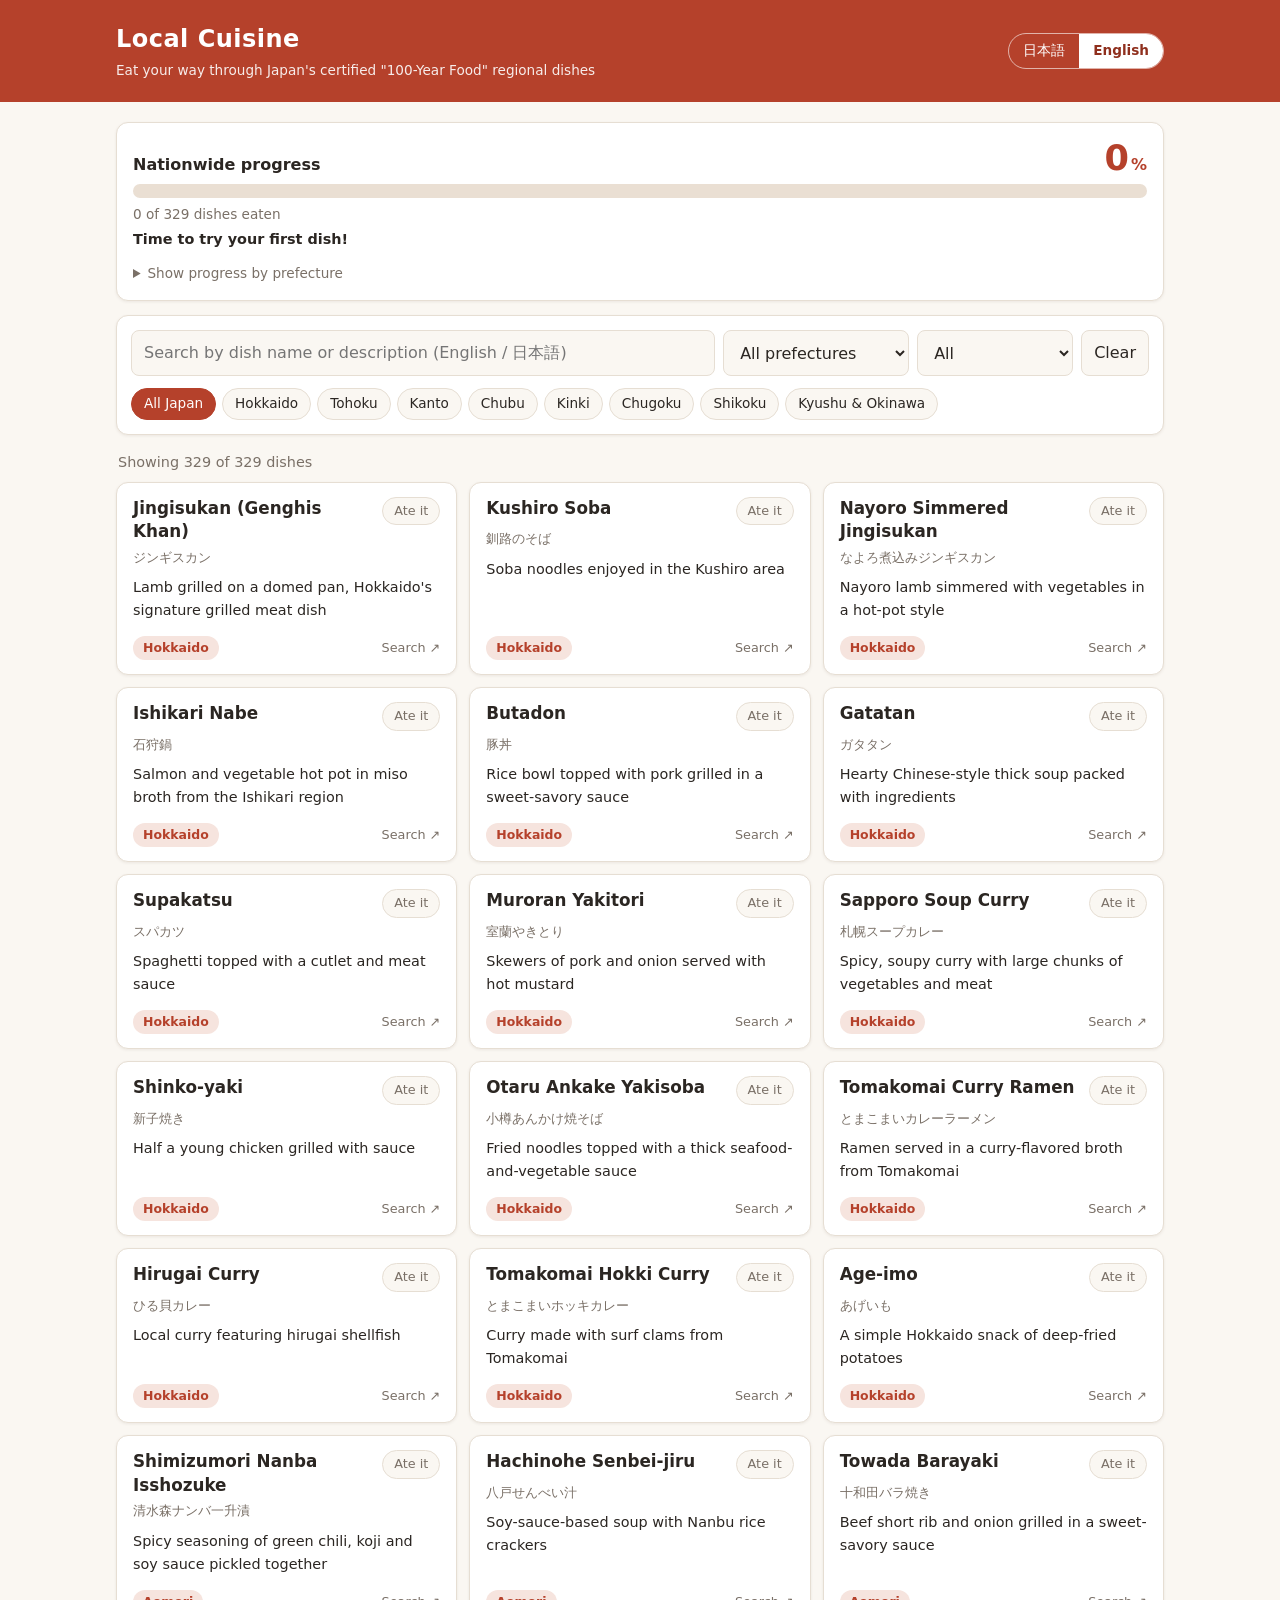
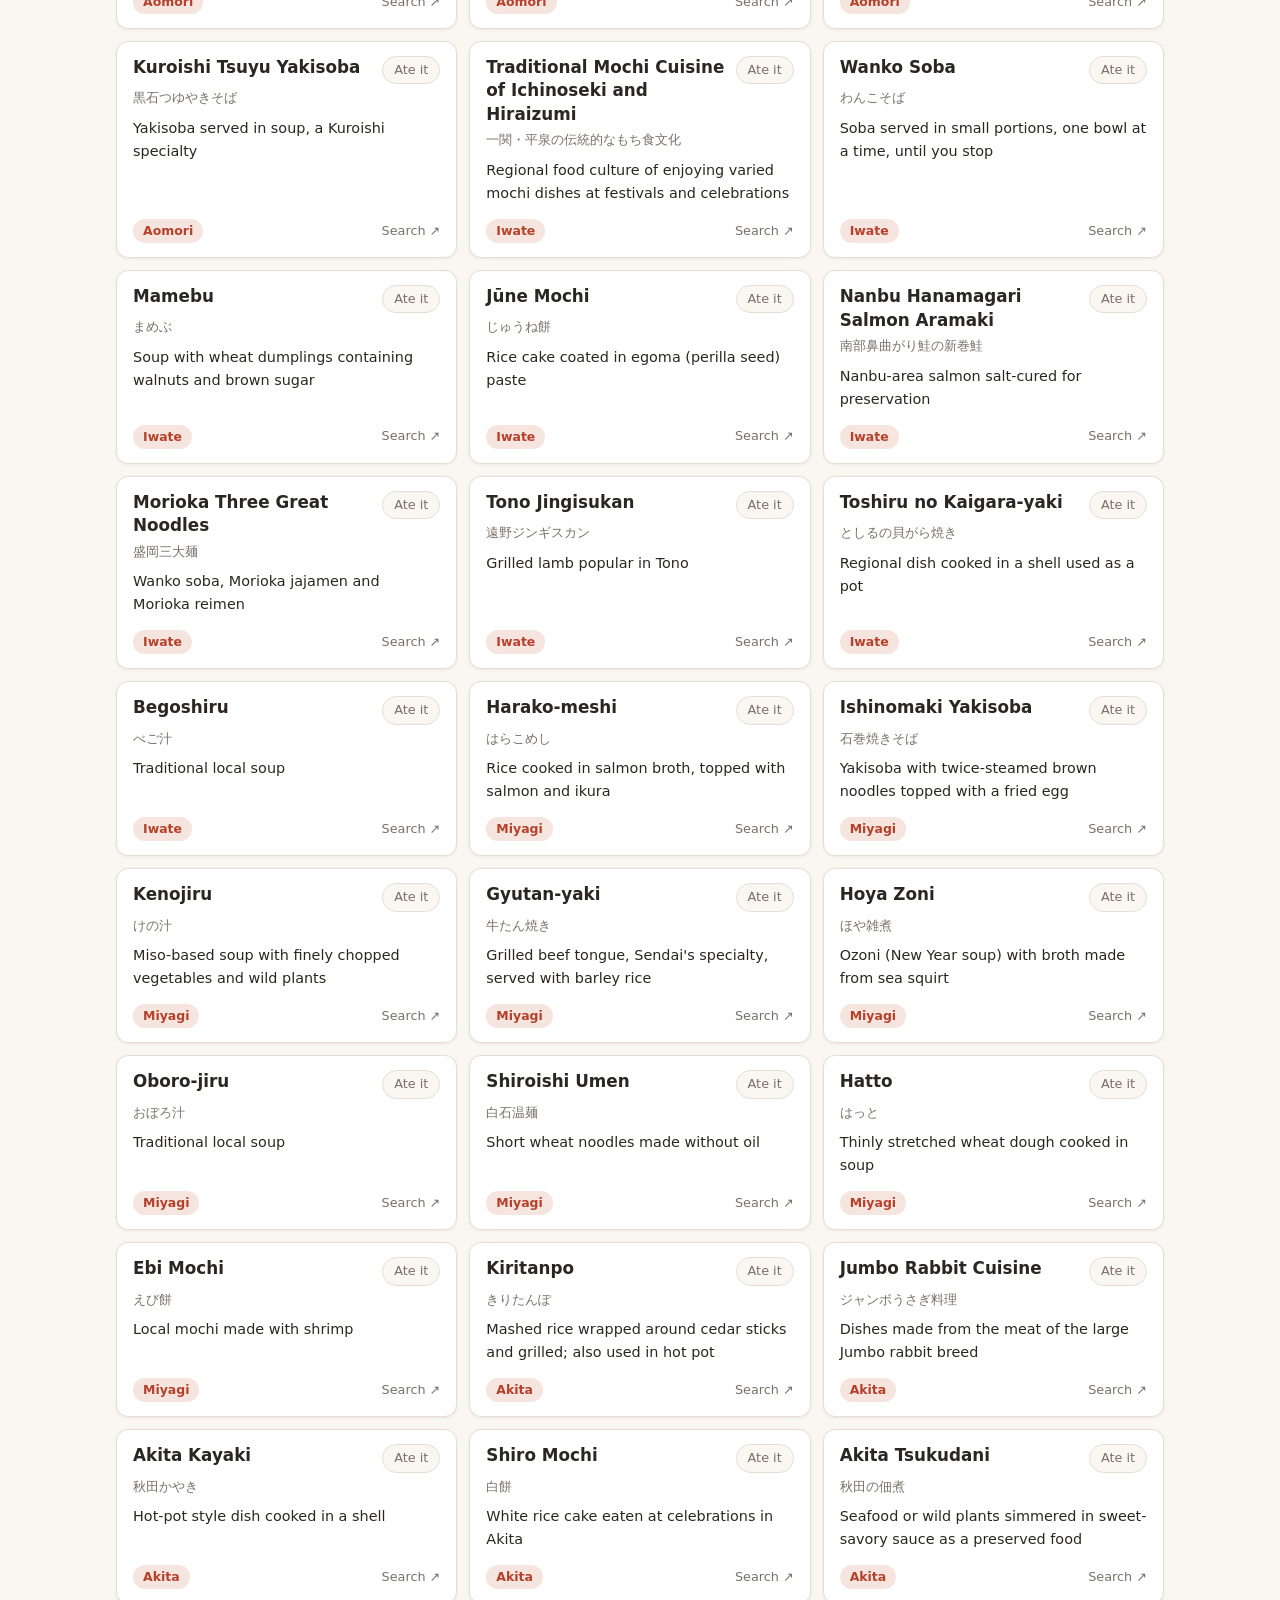
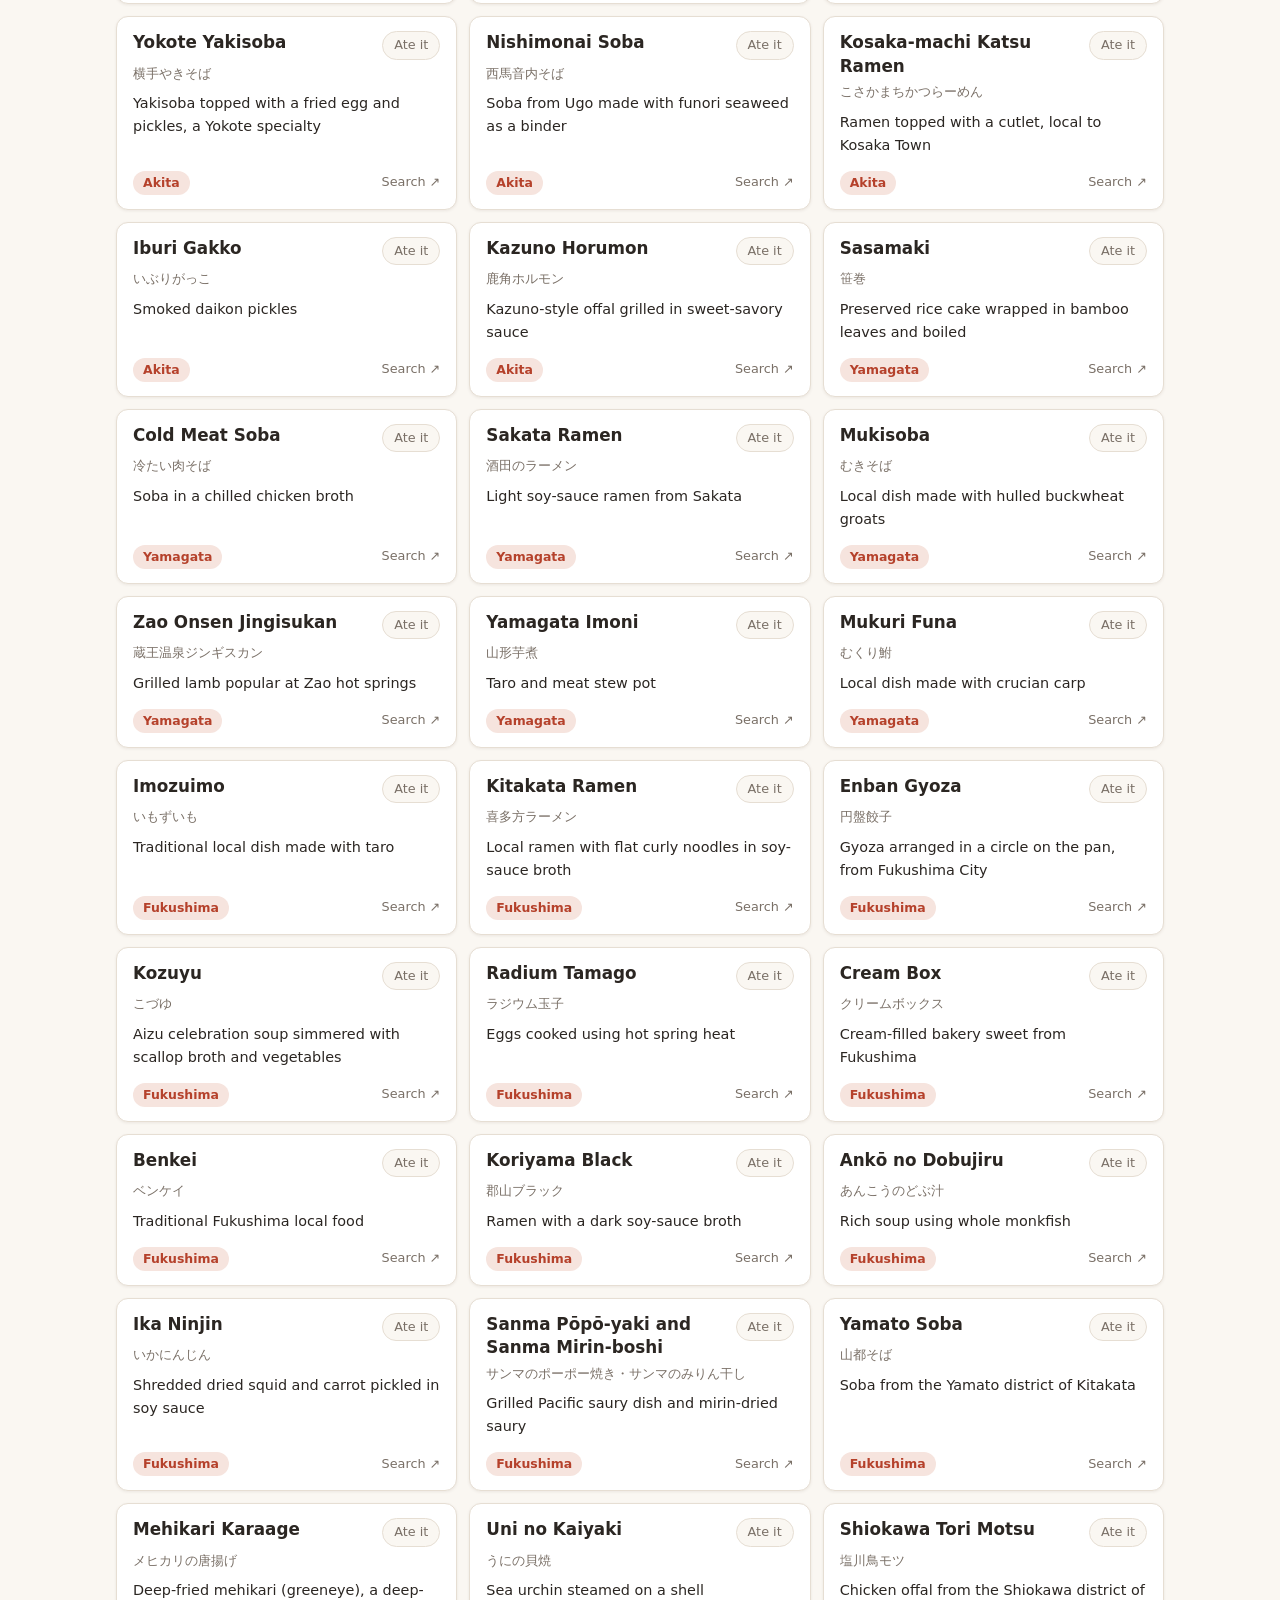
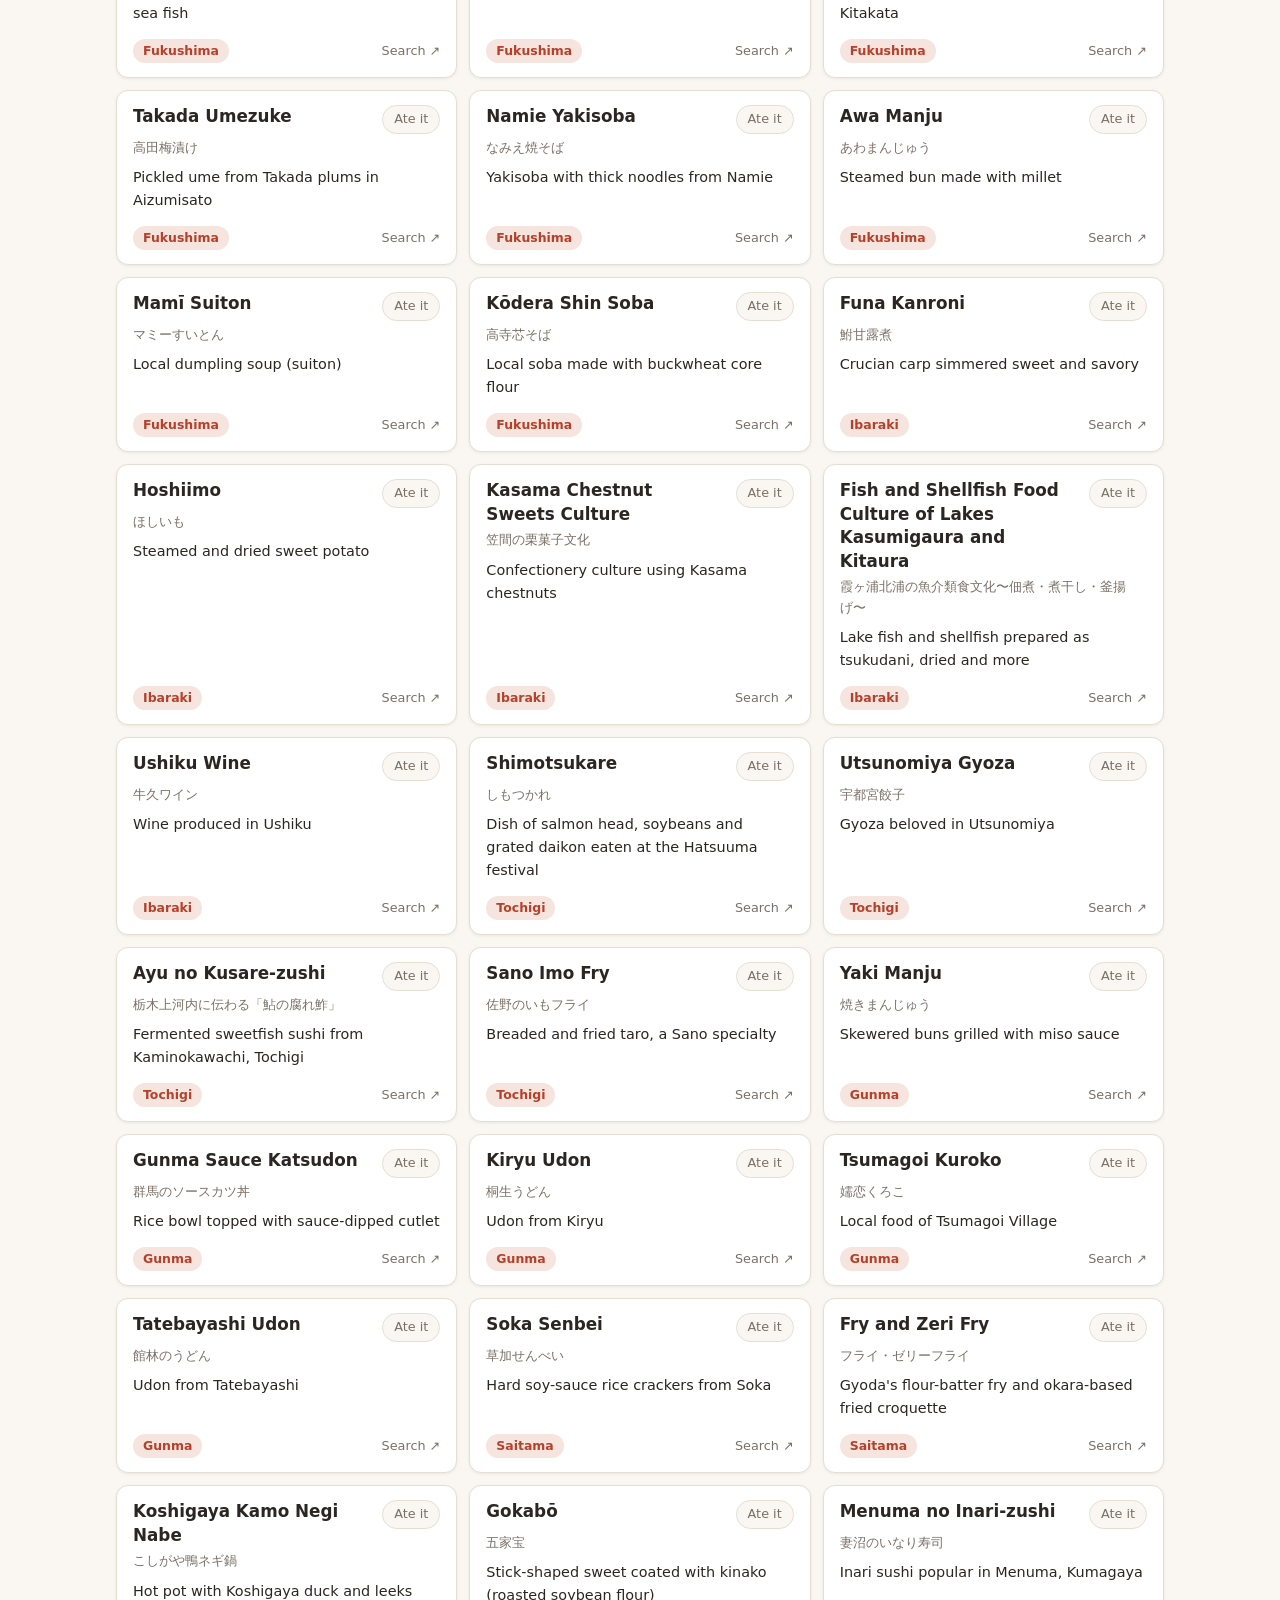
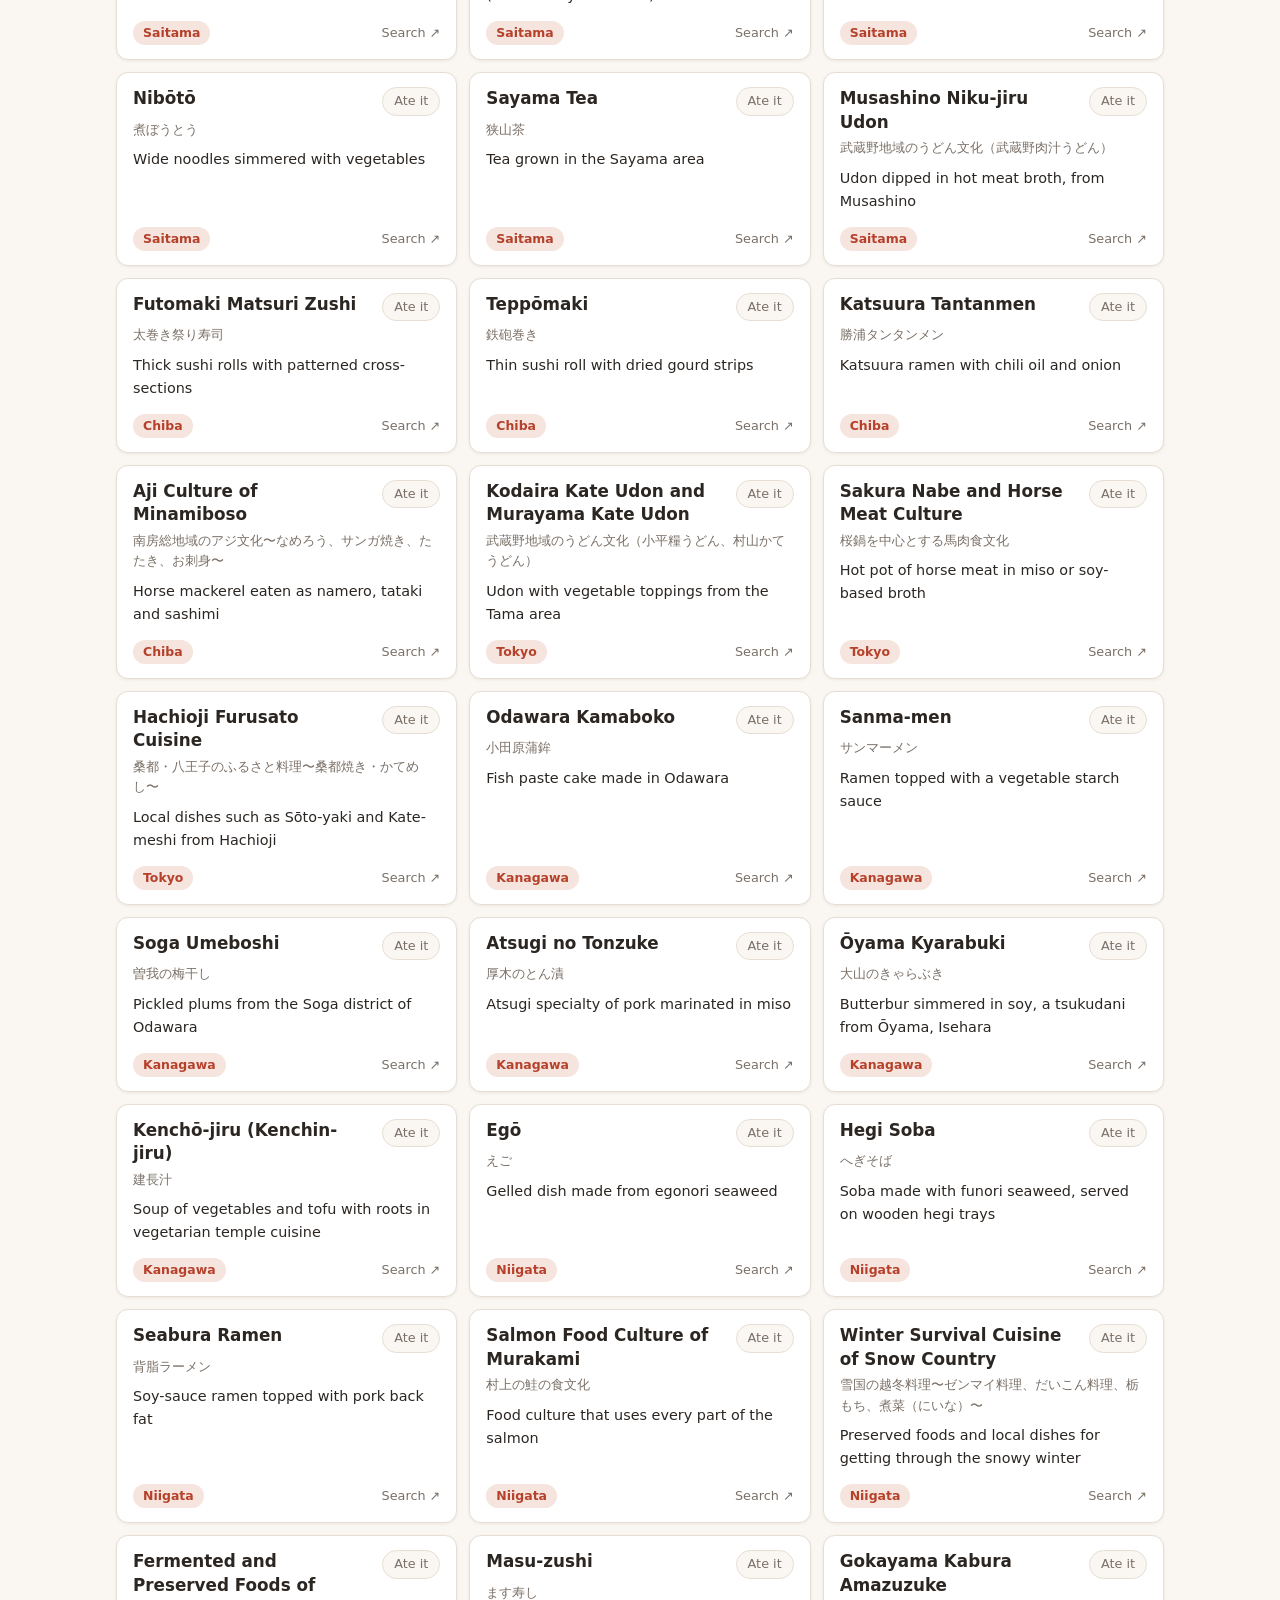
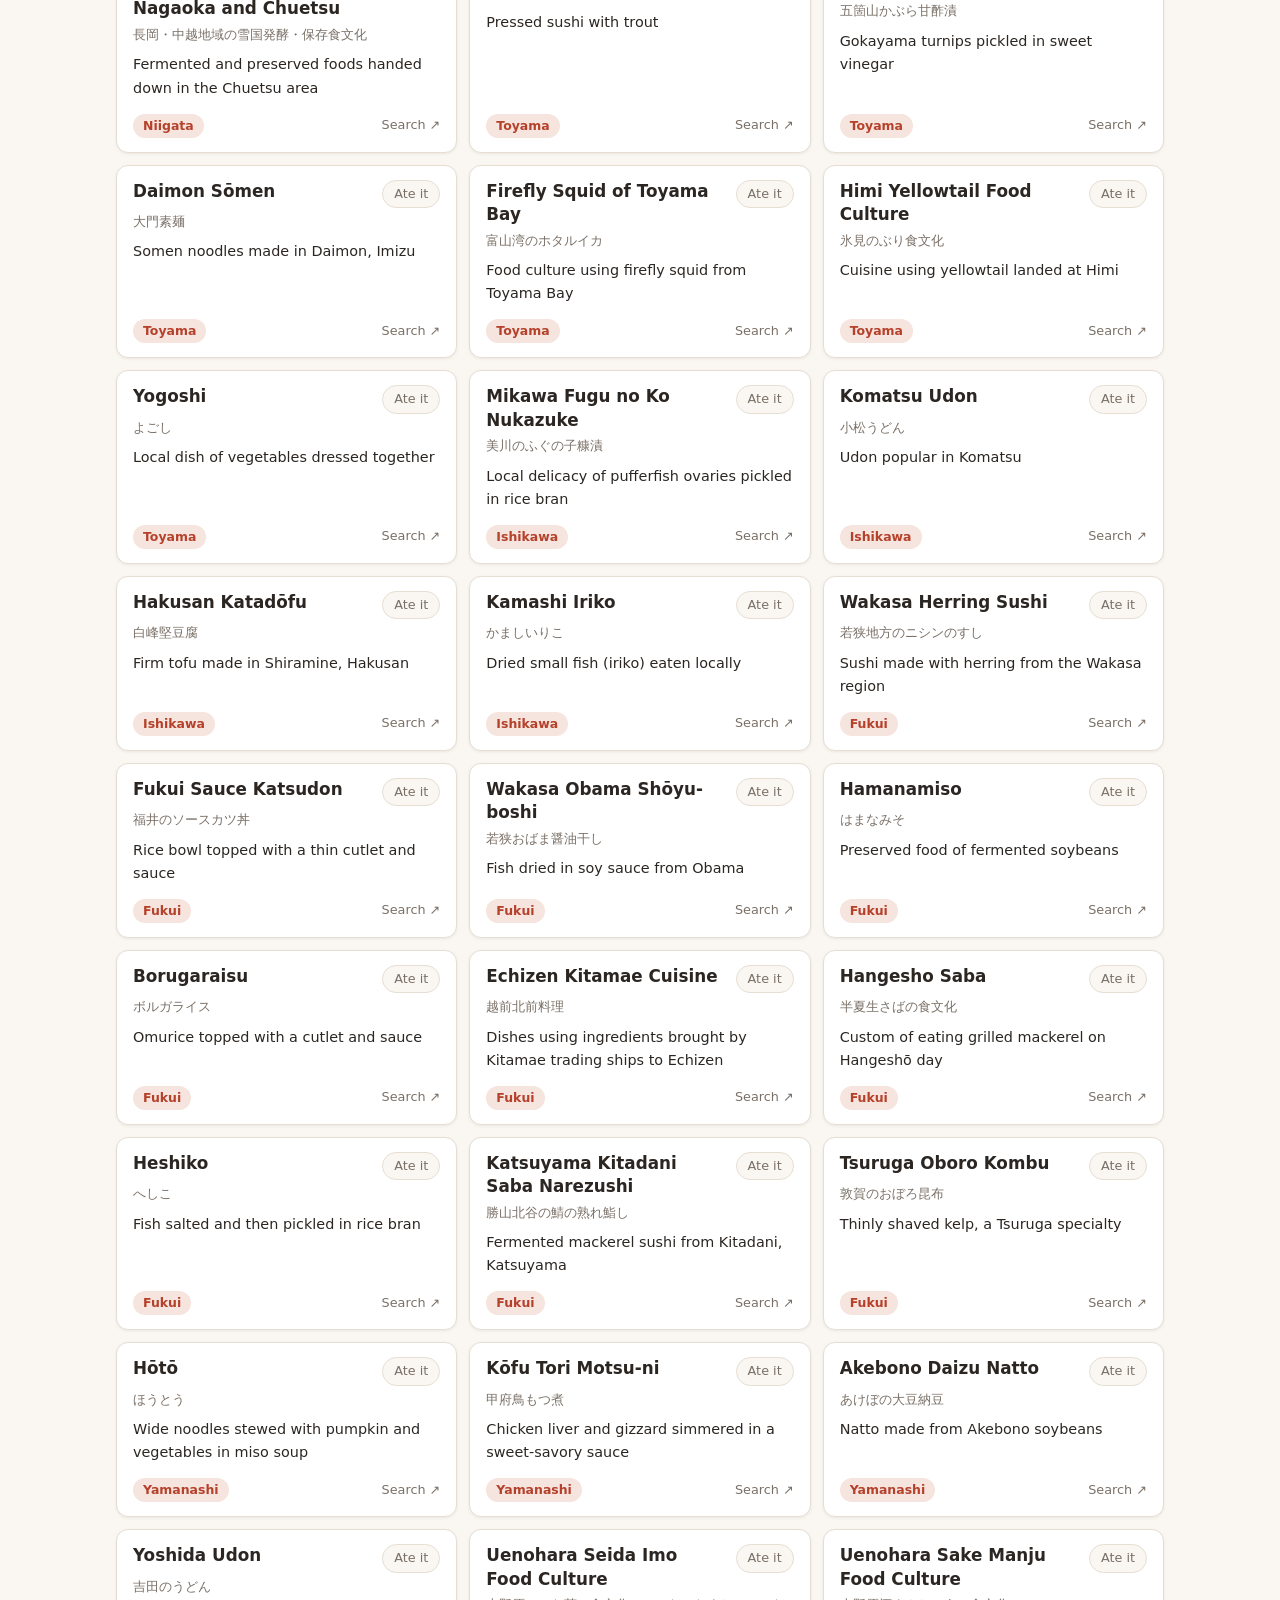
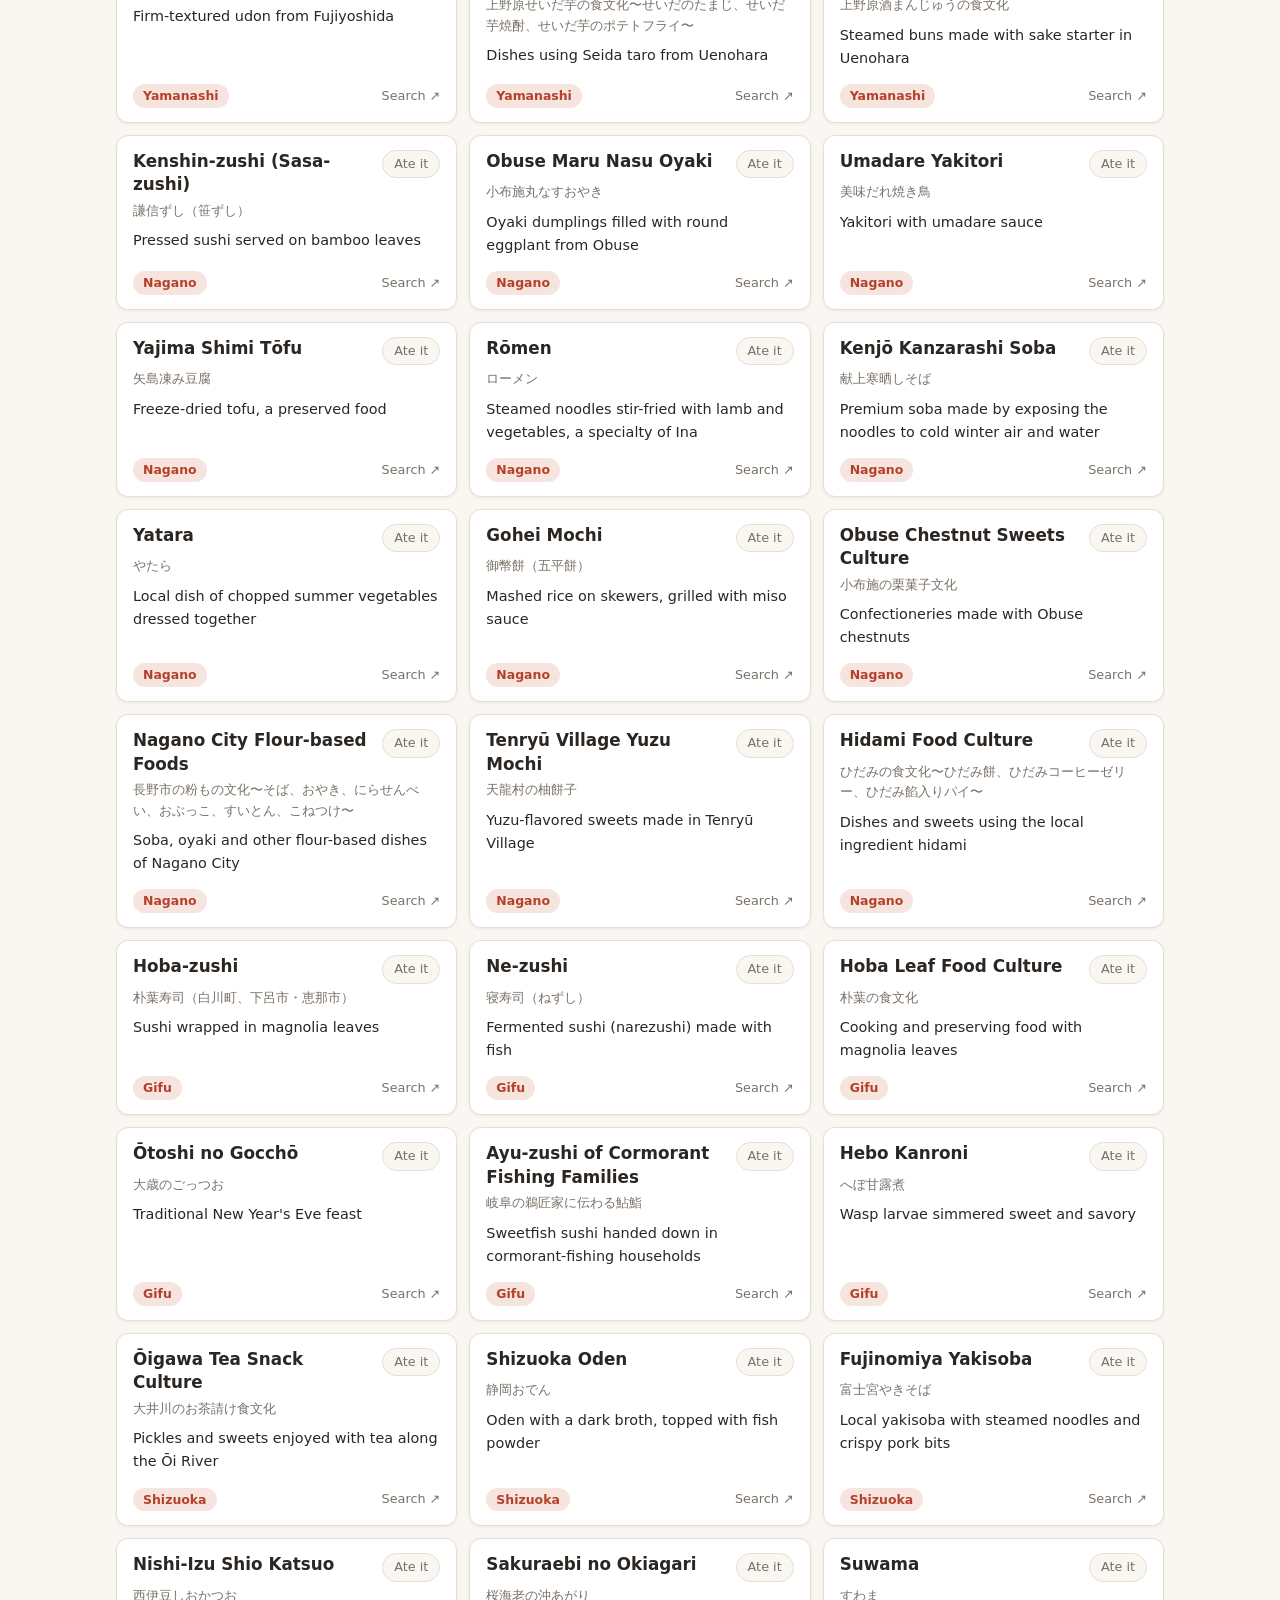
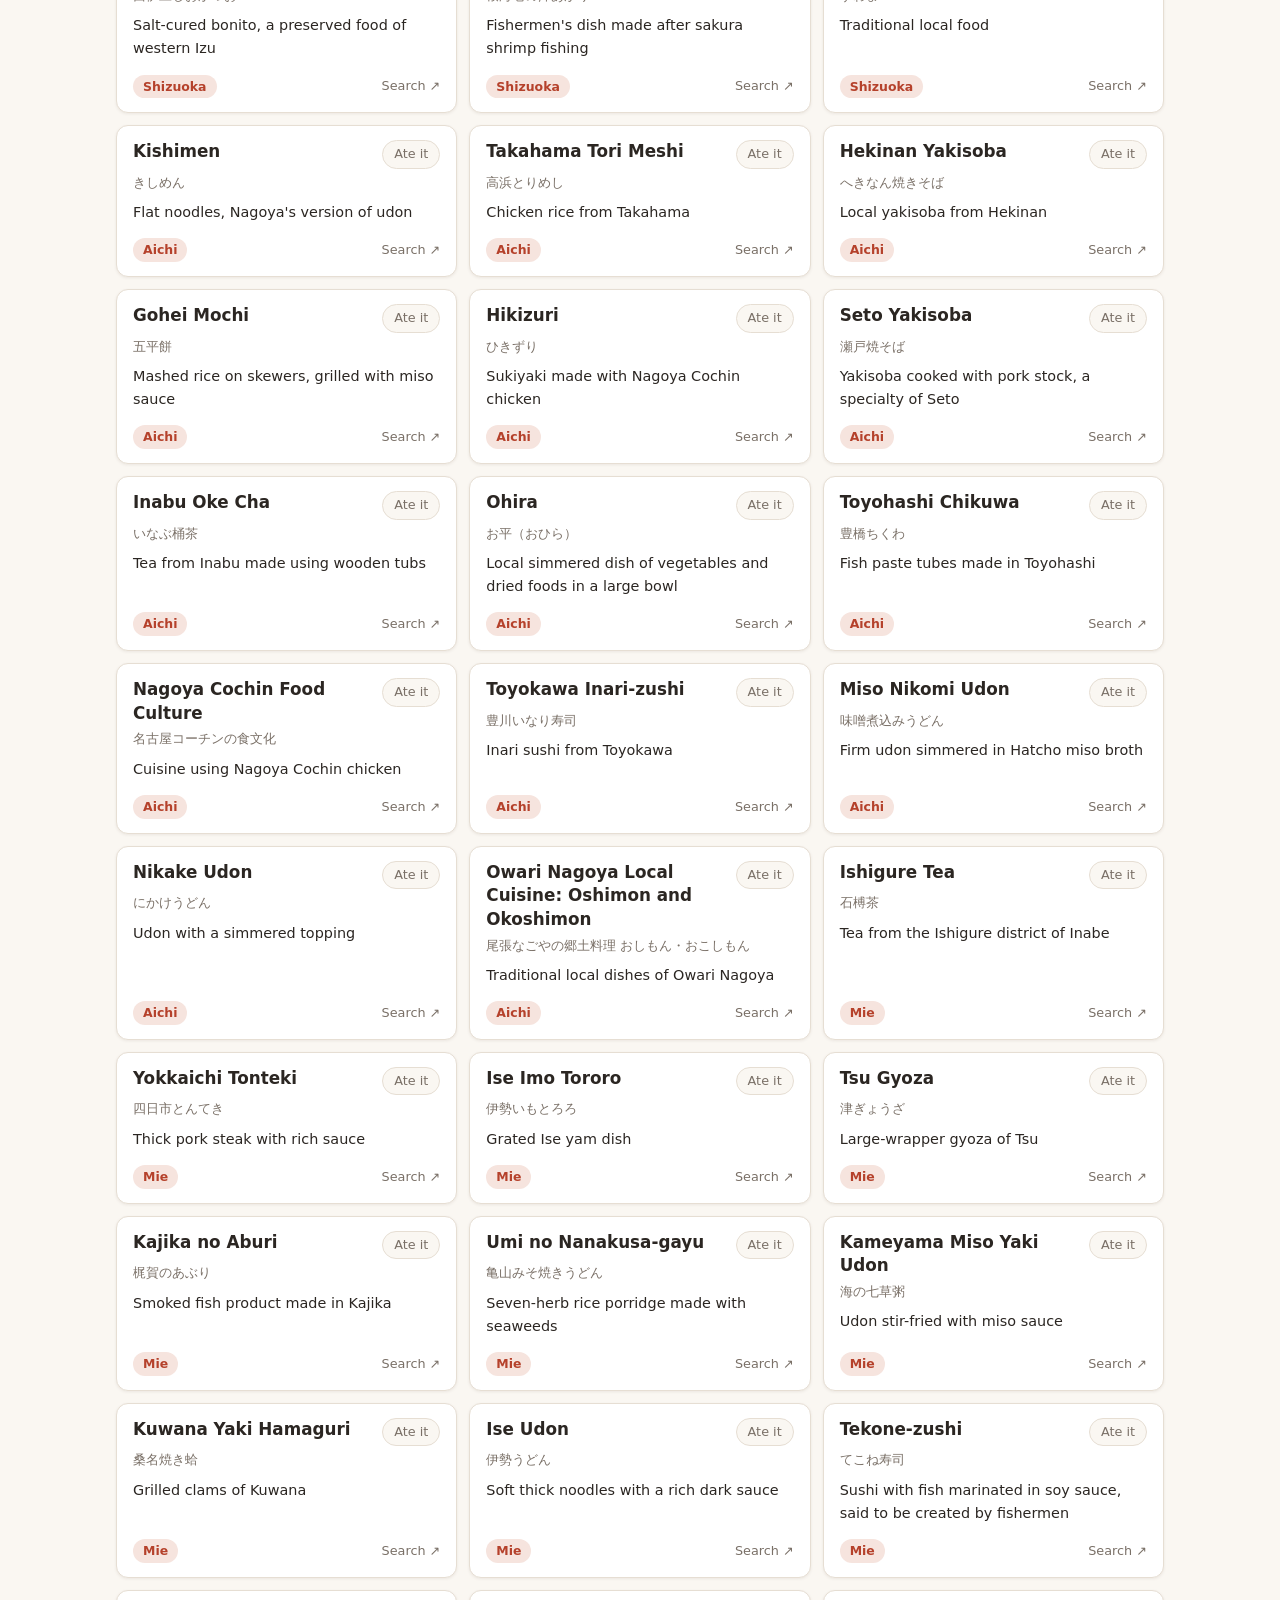
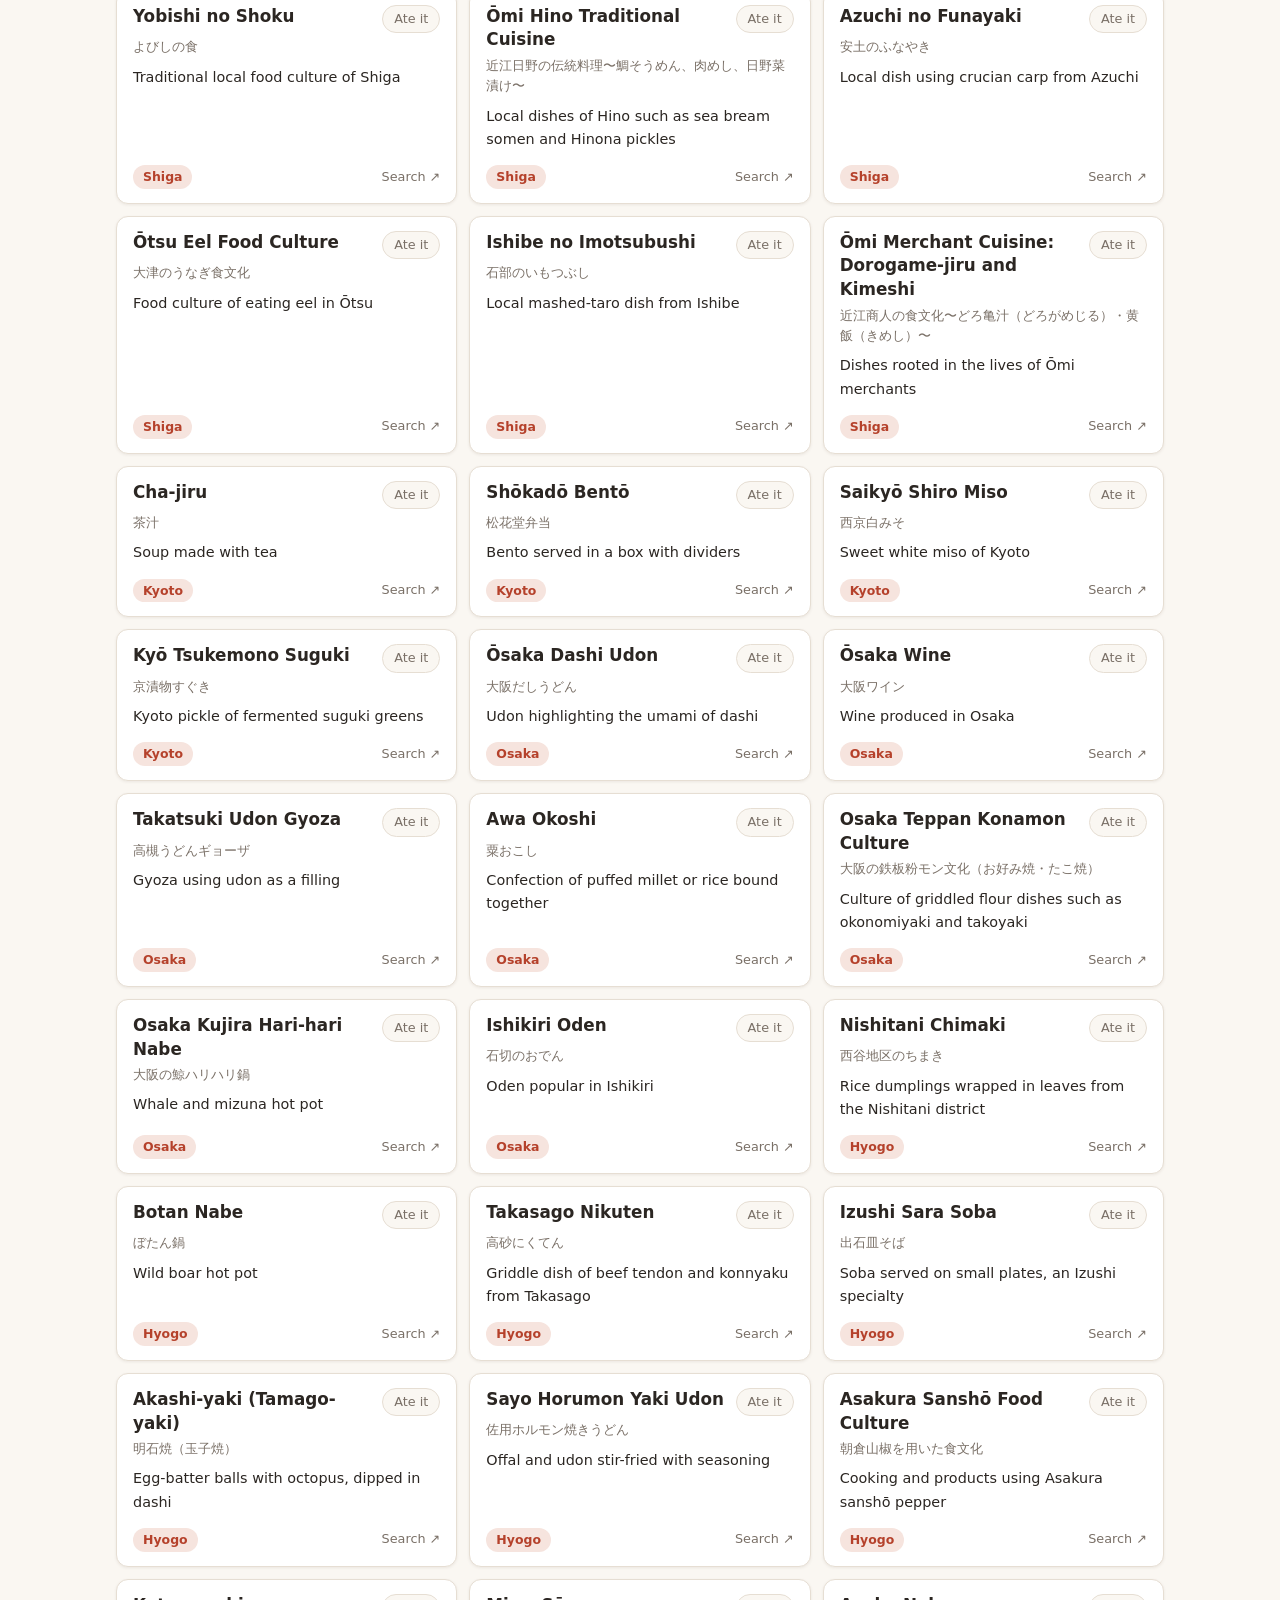
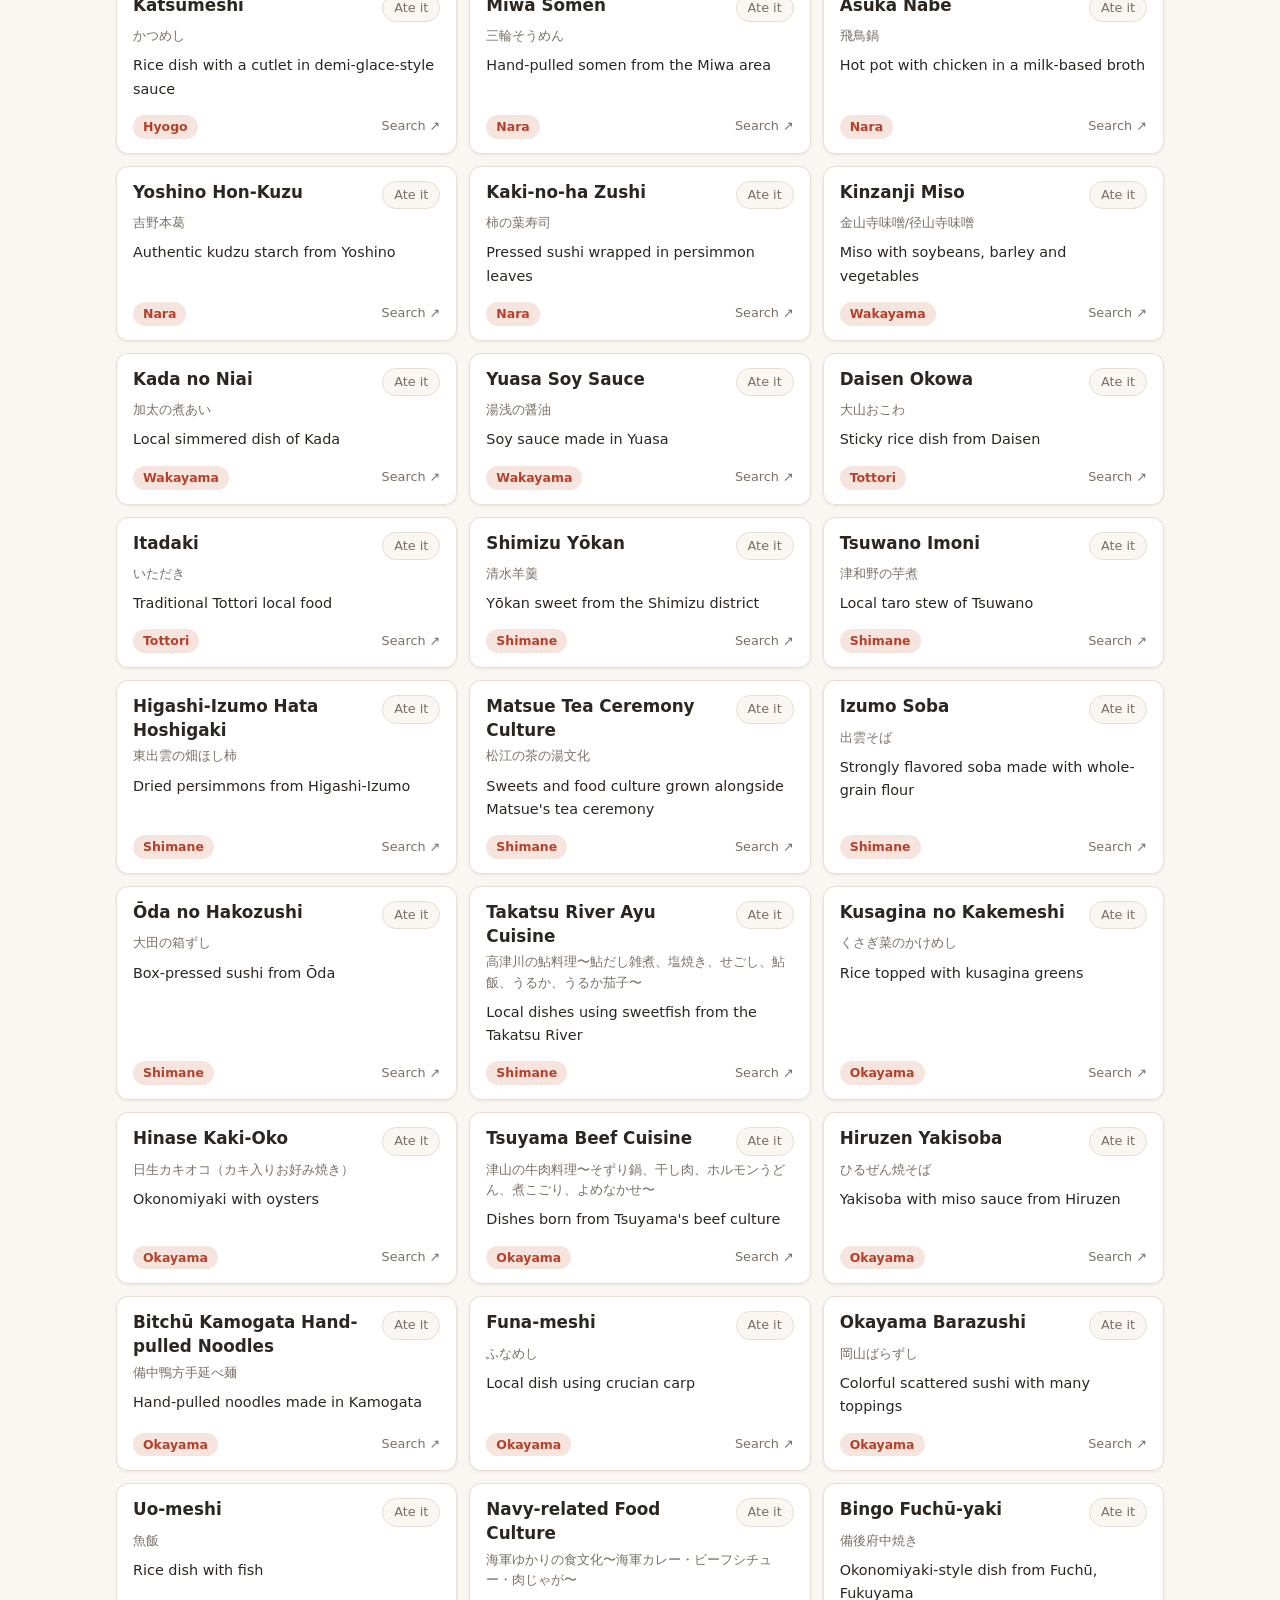
==== local-cuisine-app/index.html @ ed78ea39 "Add files via upload" ====
<!DOCTYPE html>
<html lang="ja">
<head>
  <meta charset="UTF-8">
  <meta name="viewport" content="width=device-width, initial-scale=1">
  <title>Local Cuisine | 100年フード検索</title>
  <meta name="theme-color" content="#b5412b">
  <link rel="manifest" href="manifest.webmanifest">
  <link rel="icon" href="icon.svg" type="image/svg+xml">
  <link rel="apple-touch-icon" href="icon.svg">
  <link rel="stylesheet" href="style.css">
</head>
<body>
  <header class="site-header">
    <div class="header-inner">
      <div>
        <h1 id="title"></h1>
        <p id="subtitle" class="subtitle"></p>
      </div>
      <div class="lang-switch" role="group" aria-label="Language">
        <button type="button" data-lang="ja">日本語</button>
        <button type="button" data-lang="en">English</button>
      </div>
    </div>
  </header>

  <main>
    <section class="progress-panel" aria-labelledby="progTitle">
      <div class="prog-main">
        <div class="prog-head">
          <h2 id="progTitle"></h2>
          <p class="prog-pct"><span id="pOverallPct">0</span><small>%</small></p>
        </div>
        <div class="bar" role="progressbar" aria-valuemin="0" aria-valuemax="100" aria-valuenow="0" id="pOverallBarWrap">
          <div class="bar-fill" id="pOverallBar"></div>
        </div>
        <p class="prog-sub" id="pOverallCount"></p>
        <p class="prog-msg" id="pMsg"></p>
      </div>

      <div class="prog-scope" id="pScope" hidden>
        <div class="prog-head">
          <h3 id="pScopeLabel"></h3>
          <p class="prog-pct small"><span id="pScopePct">0</span><small>%</small></p>
        </div>
        <div class="bar thin" role="progressbar" aria-valuemin="0" aria-valuemax="100" aria-valuenow="0" id="pScopeBarWrap">
          <div class="bar-fill" id="pScopeBar"></div>
        </div>
        <p class="prog-sub" id="pScopeCount"></p>
      </div>

      <details class="pref-progress" id="prefProgress">
        <summary id="prefProgressSummary"></summary>
        <div id="prefProgressList" class="pref-list"></div>
      </details>
    </section>

    <section class="controls" aria-label="search">
      <div class="search-row">
        <input id="q" type="search" autocomplete="off">
        <select id="pref" aria-label="prefecture"></select>
        <select id="status" aria-label="status"></select>
        <button id="clear" type="button" class="ghost"></button>
      </div>
      <div id="regions" class="chips" role="group"></div>
    </section>

    <p id="count" class="count" aria-live="polite"></p>
    <div id="results" class="grid"></div>
    <p id="empty" class="empty" hidden></p>
  </main>

  <footer class="site-footer">
    <p id="source"></p>
    <p><button id="resetEaten" type="button" class="link-btn"></button></p>
  </footer>

  <script src="data.js"></script>
  <script src="app.js"></script>
</body>
</html>
---- local-cuisine-app/style.css ----
:root {
  --bg: #faf7f2;
  --surface: #ffffff;
  --text: #2b2622;
  --muted: #7a7067;
  --accent: #b5412b;
  --accent-soft: #f6e4de;
  --ok: #2f7d4f;
  --ok-soft: #e1f1e7;
  --track: #eadfd3;
  --border: #e6ded3;
  --shadow: 0 1px 3px rgba(60, 40, 20, .08);
}

@media (prefers-color-scheme: dark) {
  :root {
    --bg: #1c1a18;
    --surface: #27241f;
    --text: #efe9e1;
    --muted: #a39a8f;
    --accent: #e0775f;
    --accent-soft: #3b2a25;
    --ok: #6fcf97;
    --ok-soft: #22362a;
    --track: #3a352f;
    --border: #3a352f;
    --shadow: none;
  }
}

* { box-sizing: border-box; }

body {
  margin: 0;
  background: var(--bg);
  color: var(--text);
  font-family: "Hiragino Sans", "Noto Sans JP", "Yu Gothic", system-ui, -apple-system, "Segoe UI", sans-serif;
  line-height: 1.6;
}

.site-header { background: #b5412b; color: #fff; }
.header-inner {
  max-width: 1080px;
  margin: 0 auto;
  padding: 20px 16px;
  display: flex;
  justify-content: space-between;
  align-items: center;
  gap: 16px;
  flex-wrap: wrap;
}
h1 { margin: 0; font-size: 1.5rem; letter-spacing: .02em; }
.subtitle { margin: 2px 0 0; font-size: .85rem; opacity: .9; }

.lang-switch {
  display: inline-flex;
  border: 1px solid rgba(255, 255, 255, .6);
  border-radius: 999px;
  overflow: hidden;
}
.lang-switch button {
  border: 0;
  background: transparent;
  color: #fff;
  padding: 6px 14px;
  font: inherit;
  font-size: .85rem;
  cursor: pointer;
}
.lang-switch button[aria-pressed="true"] {
  background: #fff;
  color: #8f2f1d;
  font-weight: 600;
}

main {
  max-width: 1080px;
  margin: 0 auto;
  padding: 20px 16px 8px;
}

/* ---- Progress ---- */
.progress-panel {
  background: var(--surface);
  border: 1px solid var(--border);
  border-radius: 12px;
  padding: 16px;
  box-shadow: var(--shadow);
  margin-bottom: 14px;
}
.prog-head {
  display: flex;
  justify-content: space-between;
  align-items: baseline;
  gap: 12px;
}
.prog-head h2, .prog-head h3 { margin: 0; font-size: 1rem; }
.prog-head h3 { font-size: .9rem; }
.prog-pct {
  margin: 0;
  font-size: 2.2rem;
  font-weight: 700;
  color: var(--accent);
  line-height: 1.1;
  font-variant-numeric: tabular-nums;
}
.prog-pct small { font-size: 1rem; margin-left: 2px; }
.prog-pct.small { font-size: 1.3rem; }

.bar {
  height: 14px;
  background: var(--track);
  border-radius: 999px;
  overflow: hidden;
  margin-top: 6px;
}
.bar.thin { height: 8px; }
.bar-fill {
  height: 100%;
  width: 0;
  background: linear-gradient(90deg, #e0775f, #b5412b);
  border-radius: 999px;
  transition: width .35s ease;
}
.bar-fill.done { background: linear-gradient(90deg, #6fcf97, #2f7d4f); }

.prog-sub { margin: 6px 0 0; font-size: .85rem; color: var(--muted); }
.prog-msg { margin: 2px 0 0; font-size: .9rem; font-weight: 600; }

.prog-scope {
  margin-top: 14px;
  padding-top: 12px;
  border-top: 1px dashed var(--border);
}

.pref-progress { margin-top: 12px; }
.pref-progress summary {
  cursor: pointer;
  font-size: .85rem;
  color: var(--muted);
}
.pref-list {
  display: grid;
  grid-template-columns: repeat(auto-fill, minmax(170px, 1fr));
  gap: 6px;
  margin-top: 10px;
}
.pref-item {
  text-align: left;
  border: 1px solid var(--border);
  background: var(--bg);
  color: var(--text);
  border-radius: 8px;
  padding: 6px 10px;
  font: inherit;
  font-size: .8rem;
  cursor: pointer;
}
.pref-item:hover { border-color: var(--accent); }
.pref-item .row { display: flex; justify-content: space-between; gap: 6px; }
.pref-item .row b { font-variant-numeric: tabular-nums; }
.pref-item .bar { height: 5px; margin-top: 4px; }
.pref-item.done { border-color: var(--ok); }

/* ---- Controls ---- */
.controls {
  background: var(--surface);
  border: 1px solid var(--border);
  border-radius: 12px;
  padding: 14px;
  box-shadow: var(--shadow);
}
.search-row {
  display: grid;
  grid-template-columns: 1fr auto auto auto;
  gap: 8px;
}
.search-row input,
.search-row select,
button.ghost {
  font: inherit;
  padding: 9px 12px;
  border: 1px solid var(--border);
  border-radius: 8px;
  background: var(--bg);
  color: var(--text);
  min-width: 0;
}
.search-row input:focus,
.search-row select:focus,
.chip:focus-visible,
button:focus-visible {
  outline: 2px solid var(--accent);
  outline-offset: 1px;
}
button.ghost { cursor: pointer; }
button.ghost:hover { border-color: var(--accent); }

.chips {
  display: flex;
  flex-wrap: wrap;
  gap: 6px;
  margin-top: 12px;
}
.chip {
  border: 1px solid var(--border);
  background: var(--bg);
  color: var(--text);
  border-radius: 999px;
  padding: 4px 12px;
  font: inherit;
  font-size: .85rem;
  cursor: pointer;
}
.chip:hover { border-color: var(--accent); }
.chip[aria-pressed="true"] {
  background: var(--accent);
  border-color: var(--accent);
  color: #fff;
}

.count {
  margin: 16px 2px 8px;
  color: var(--muted);
  font-size: .9rem;
}

/* ---- Cards ---- */
.grid {
  display: grid;
  grid-template-columns: repeat(auto-fill, minmax(280px, 1fr));
  gap: 12px;
}
.card {
  background: var(--surface);
  border: 1px solid var(--border);
  border-radius: 12px;
  padding: 14px 16px;
  box-shadow: var(--shadow);
  display: flex;
  flex-direction: column;
  gap: 6px;
  transition: border-color .2s, background .2s;
}
.card.eaten {
  border-color: var(--ok);
  background: linear-gradient(0deg, var(--ok-soft), var(--ok-soft)), var(--surface);
}
.card-top {
  display: flex;
  justify-content: space-between;
  align-items: flex-start;
  gap: 10px;
}
.card h2 {
  margin: 0;
  font-size: 1.05rem;
  line-height: 1.4;
}
.card .alt {
  margin: -2px 0 0;
  font-size: .8rem;
  color: var(--muted);
}
.card .desc {
  margin: 2px 0 0;
  font-size: .9rem;
}
.eat-btn {
  flex: none;
  display: inline-flex;
  align-items: center;
  gap: 4px;
  border: 1px solid var(--border);
  background: var(--bg);
  color: var(--muted);
  border-radius: 999px;
  padding: 3px 11px;
  font: inherit;
  font-size: .8rem;
  cursor: pointer;
  white-space: nowrap;
}
.eat-btn:hover { border-color: var(--ok); color: var(--ok); }
.eat-btn[aria-pressed="true"] {
  background: var(--ok);
  border-color: var(--ok);
  color: #fff;
  font-weight: 600;
}
.card .foot {
  margin-top: auto;
  padding-top: 8px;
  display: flex;
  justify-content: space-between;
  align-items: center;
  gap: 8px;
}
.badge {
  background: var(--accent-soft);
  color: var(--accent);
  border: 0;
  border-radius: 999px;
  padding: 2px 10px;
  font: inherit;
  font-size: .78rem;
  font-weight: 600;
  cursor: pointer;
}
.badge:hover { text-decoration: underline; }
.card a {
  font-size: .8rem;
  color: var(--muted);
  text-decoration: none;
}
.card a:hover { color: var(--accent); text-decoration: underline; }

.empty {
  text-align: center;
  color: var(--muted);
  padding: 40px 0;
}

.site-footer {
  max-width: 1080px;
  margin: 0 auto;
  padding: 16px;
  color: var(--muted);
  font-size: .8rem;
}
.link-btn {
  background: none;
  border: 0;
  padding: 0;
  color: var(--muted);
  font: inherit;
  text-decoration: underline;
  cursor: pointer;
}
.link-btn:hover { color: var(--accent); }

@media (max-width: 560px) {
  .search-row { grid-template-columns: 1fr 1fr; }
  .search-row input { grid-column: 1 / -1; }
  h1 { font-size: 1.25rem; }
  .prog-pct { font-size: 1.9rem; }
}

@media (prefers-reduced-motion: reduce) {
  .bar-fill, .card { transition: none; }
}
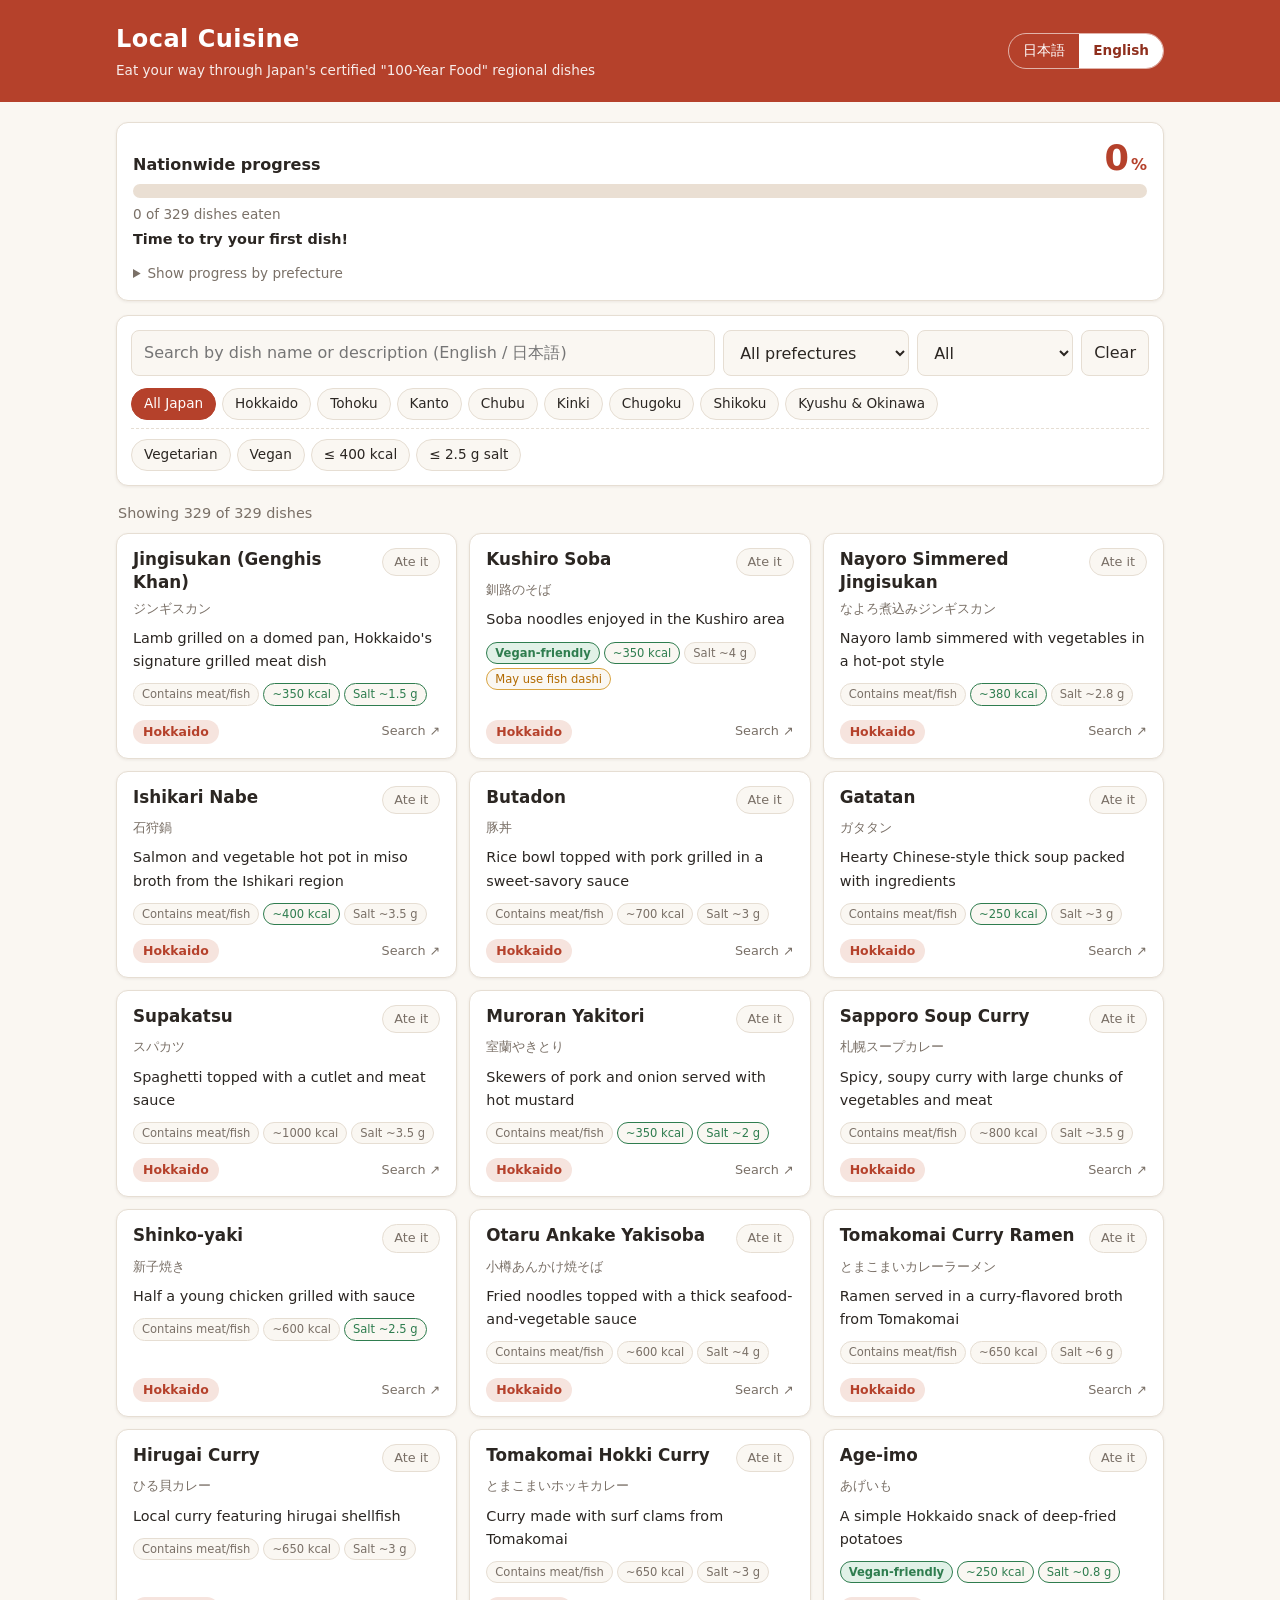
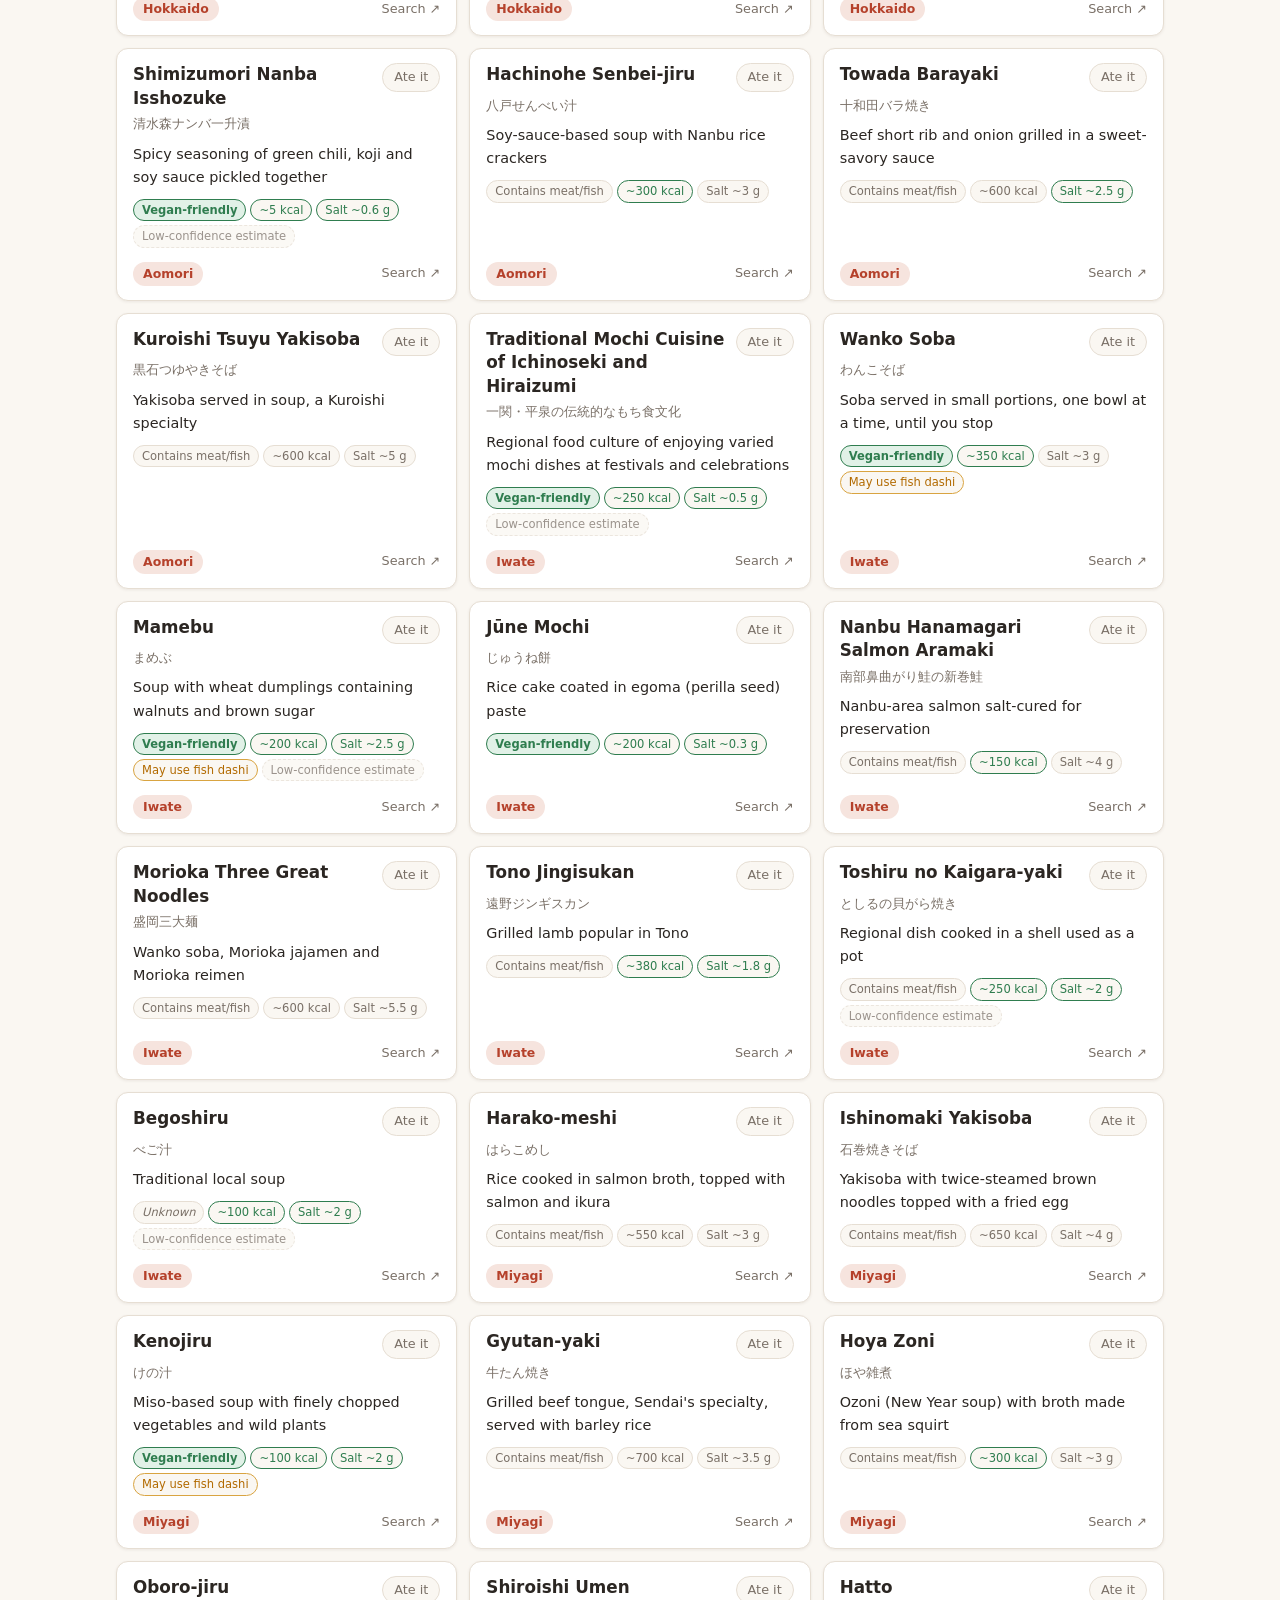
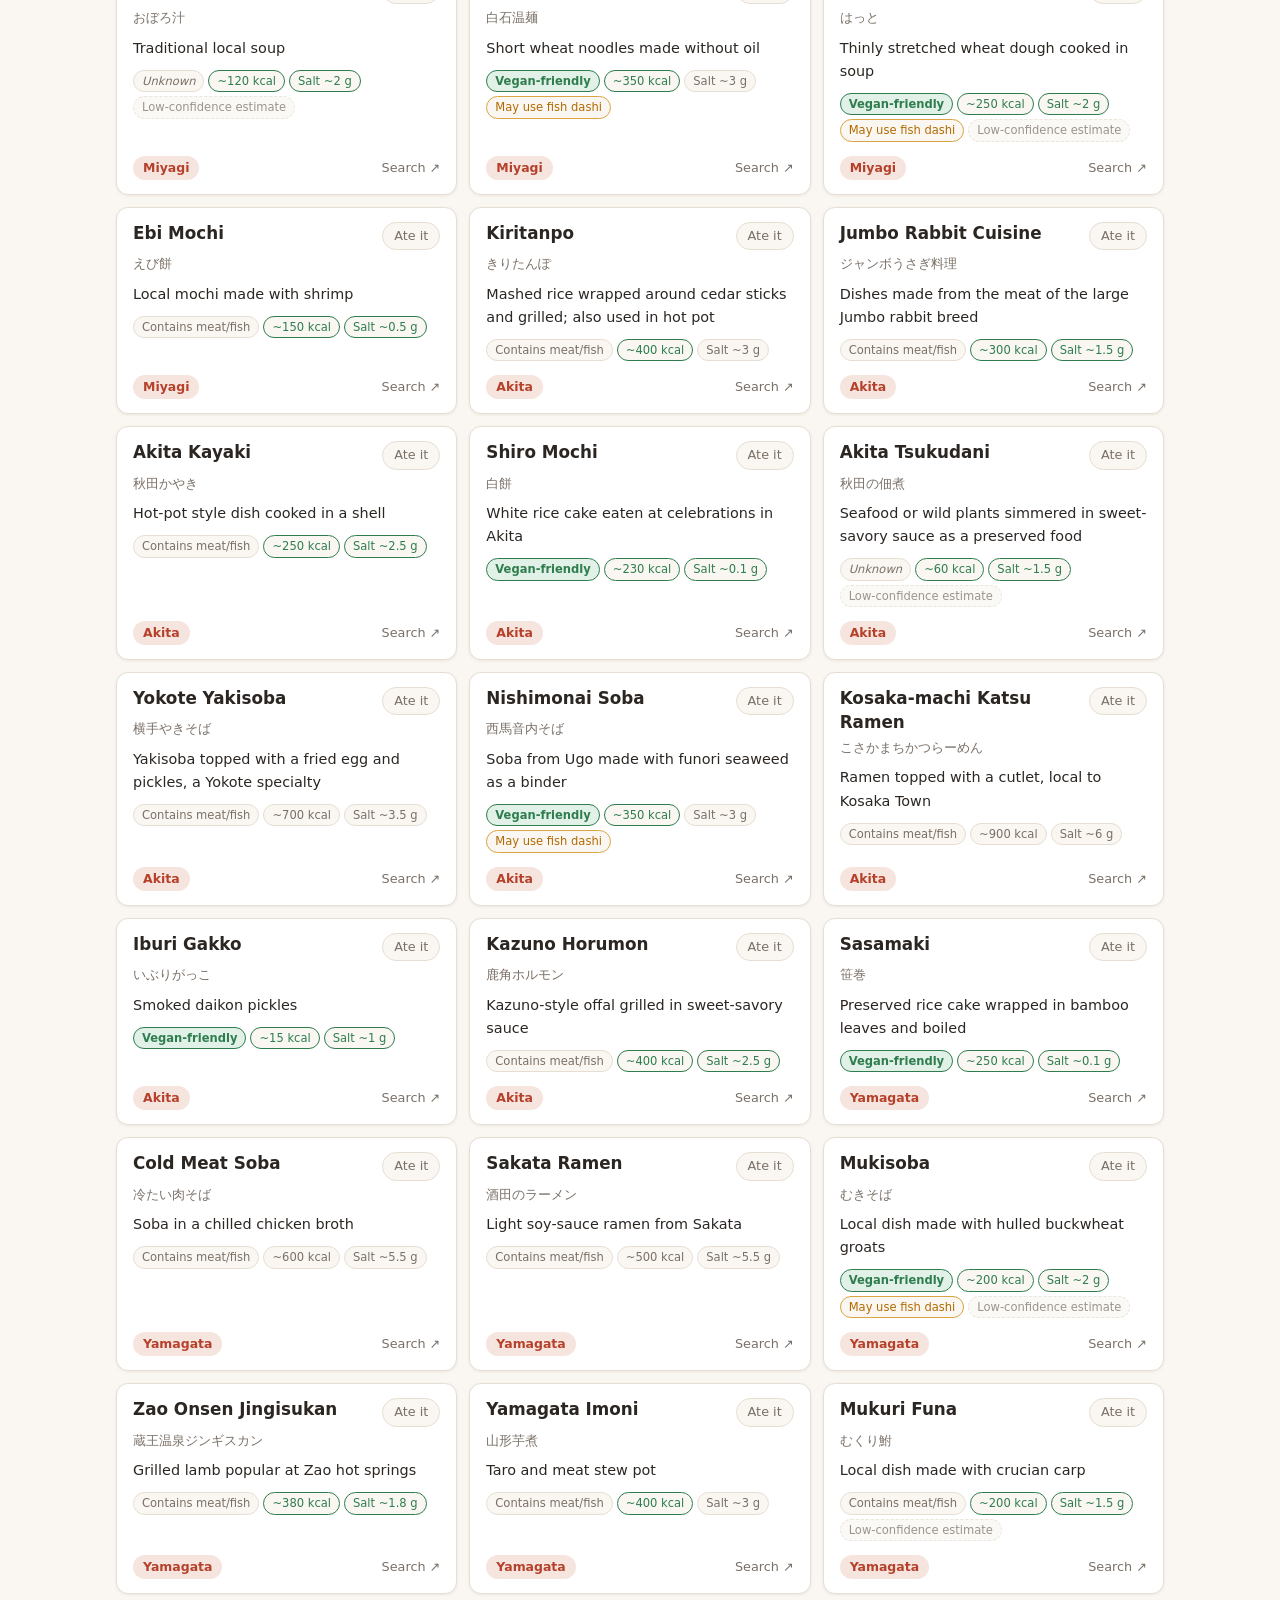
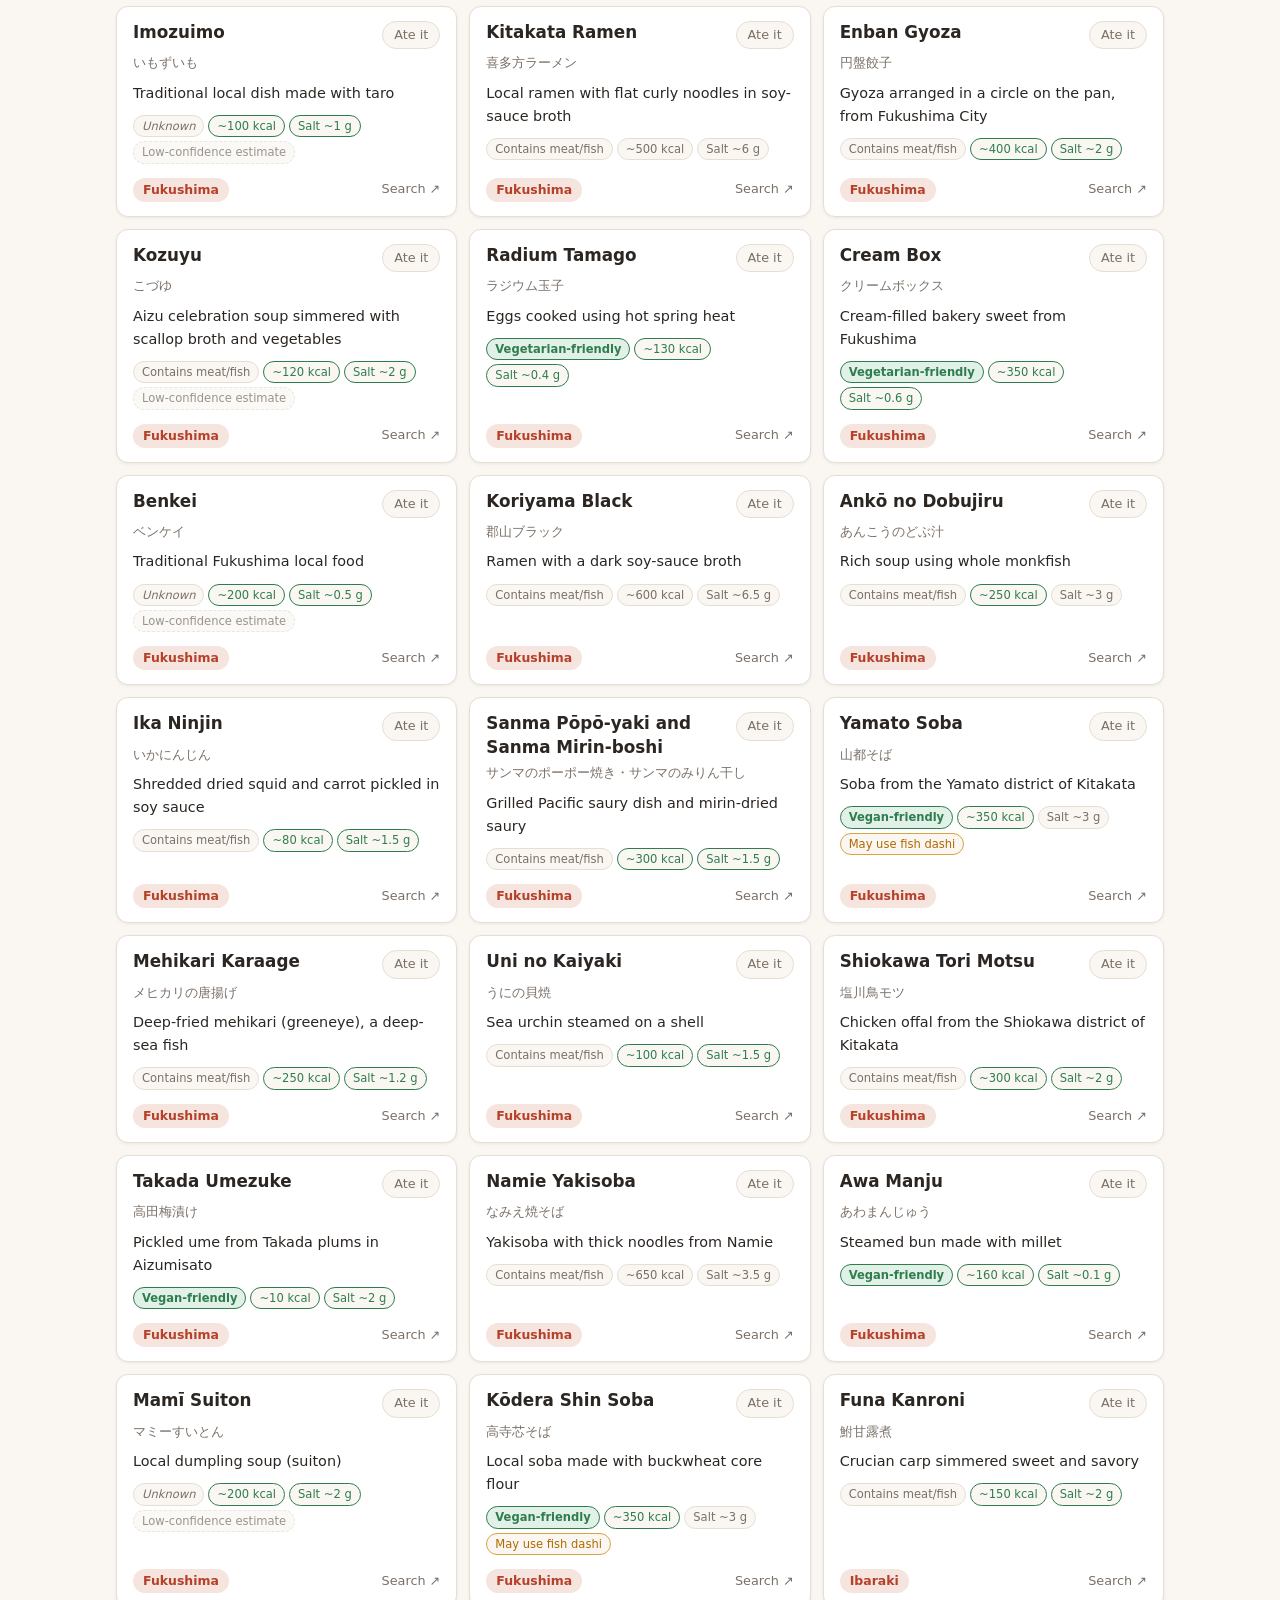
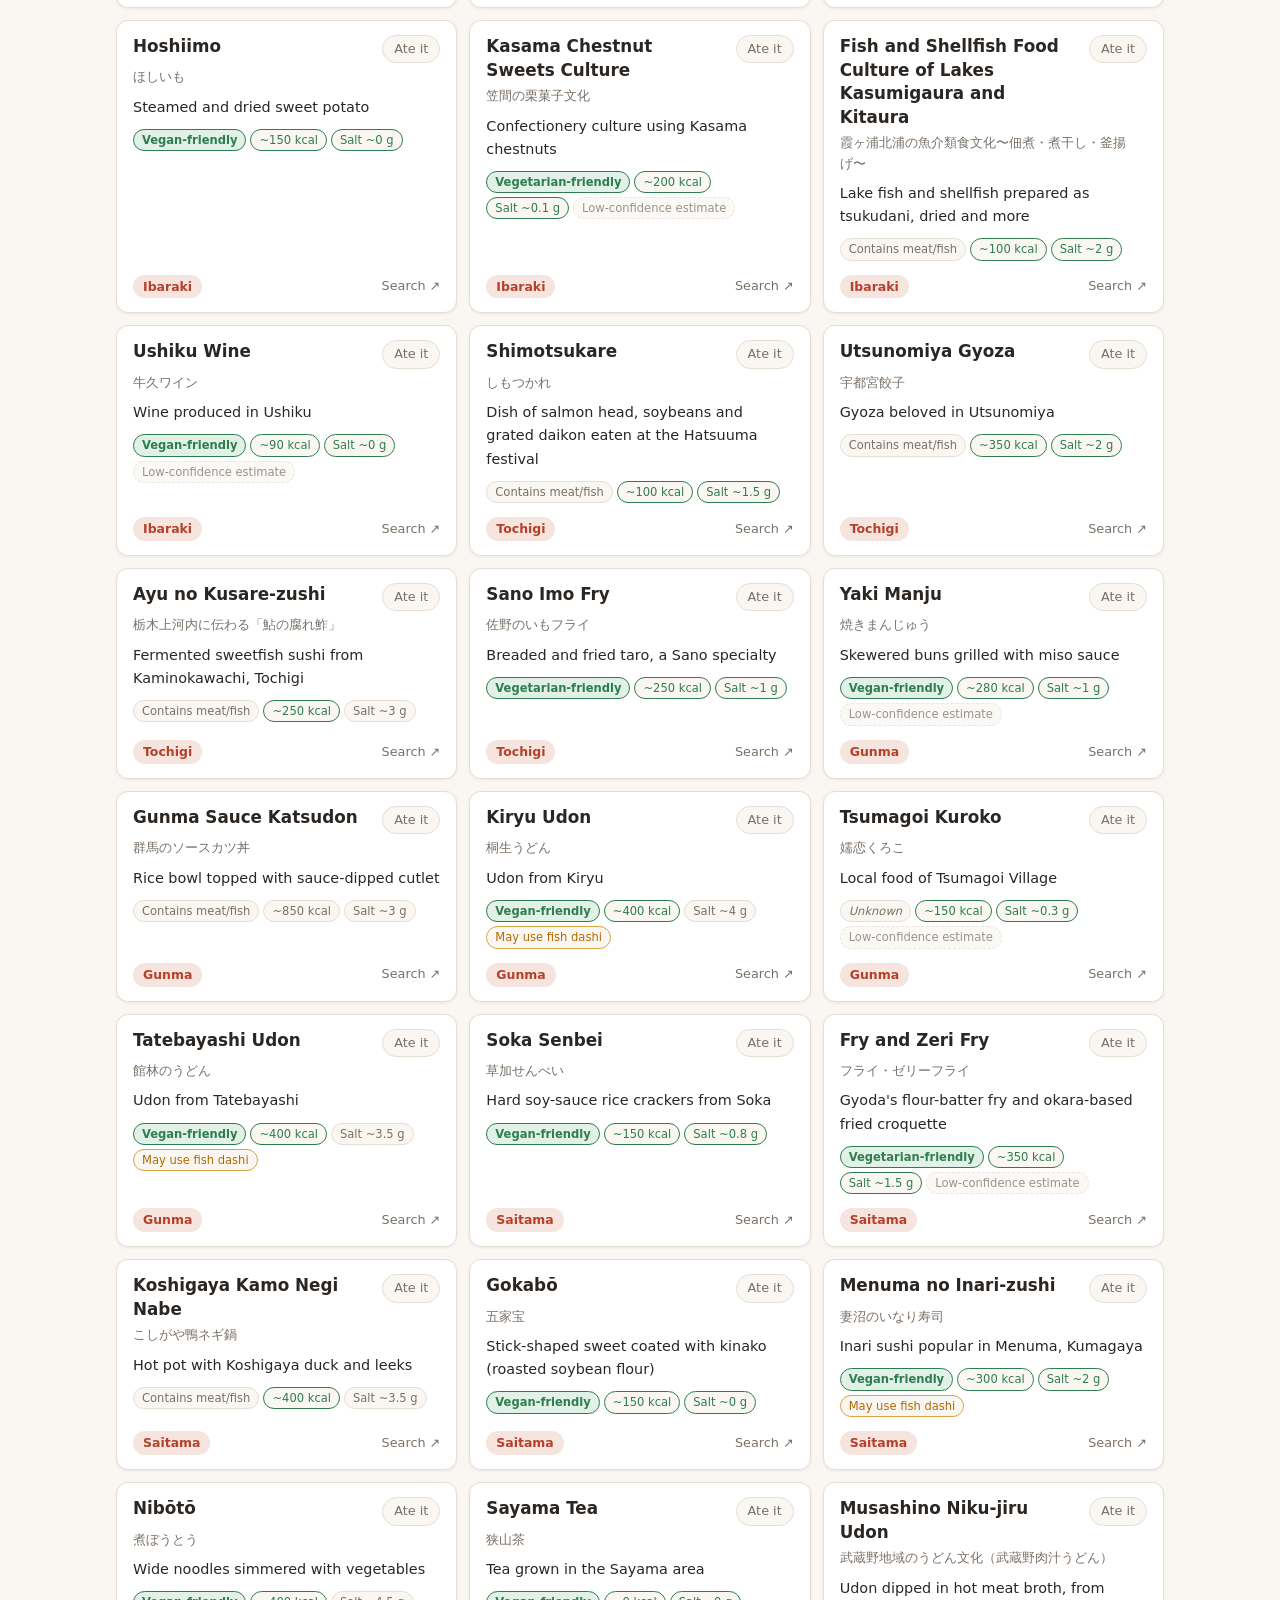
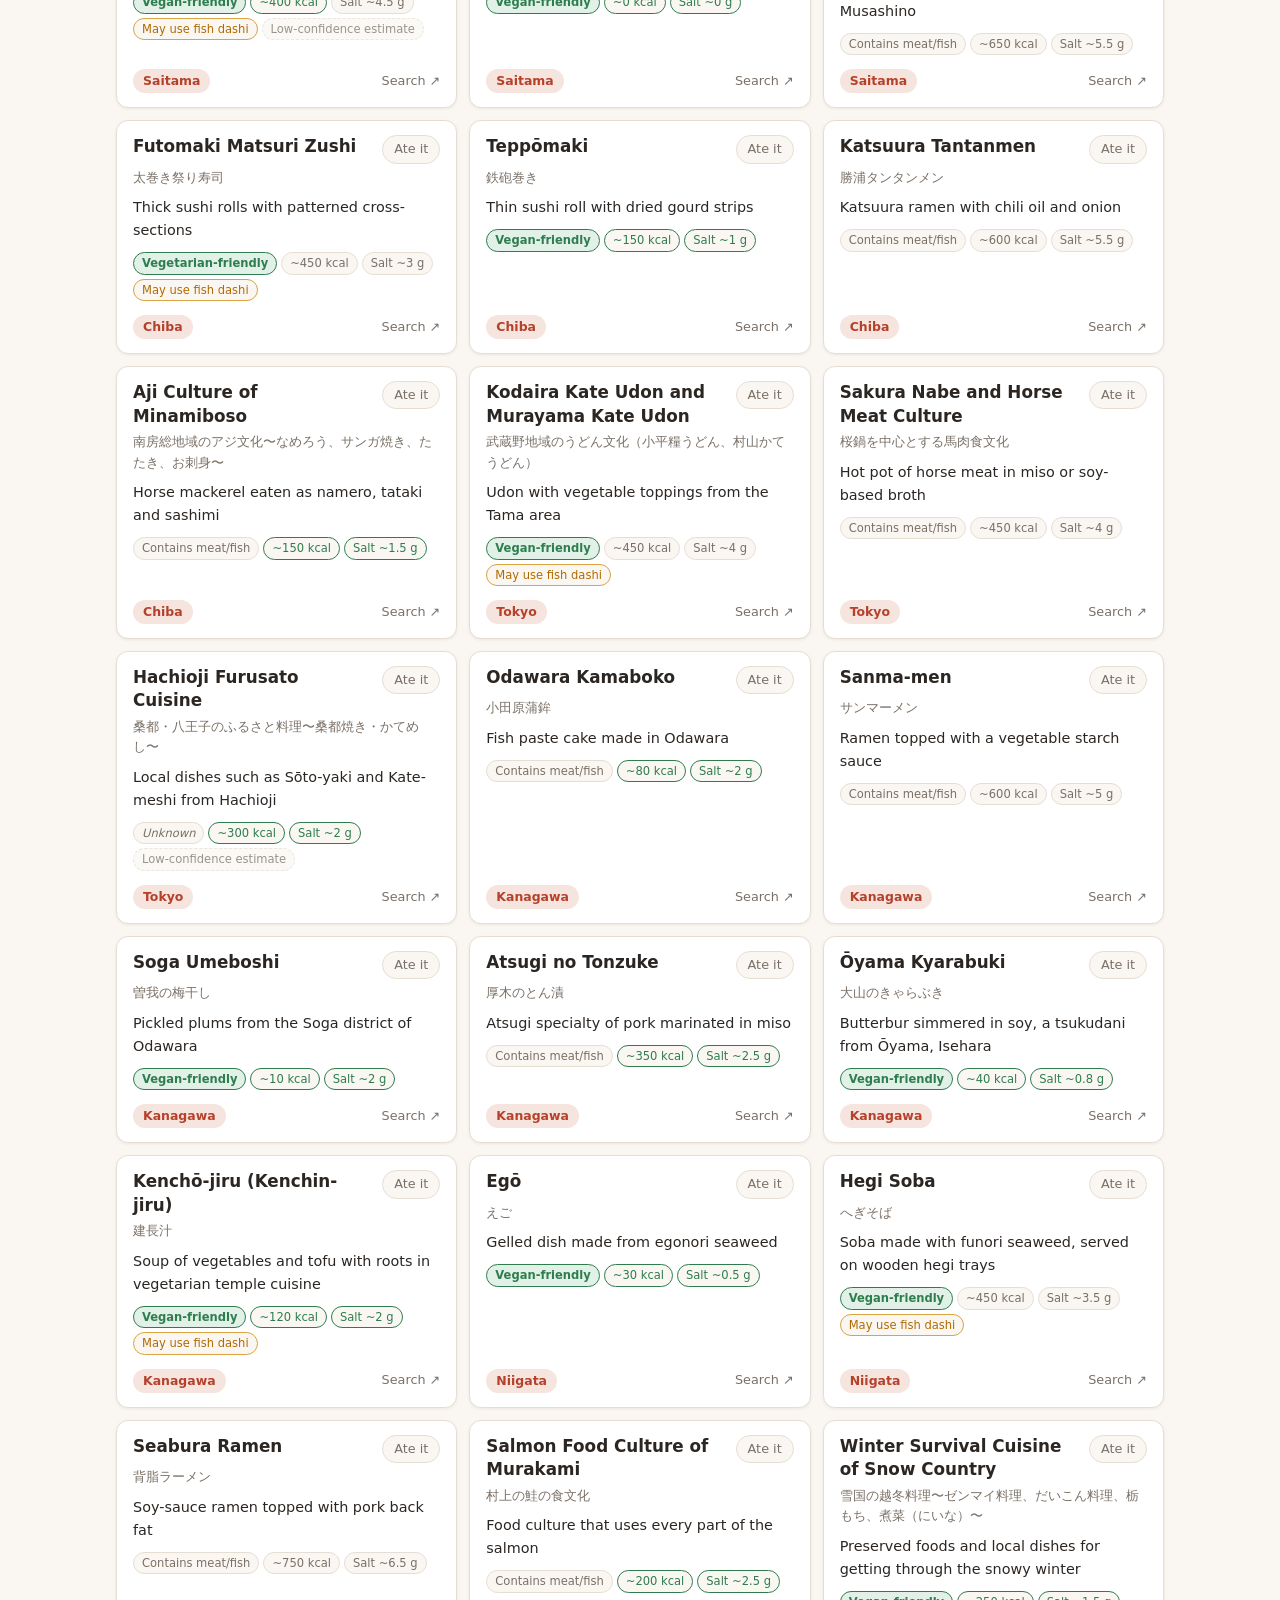
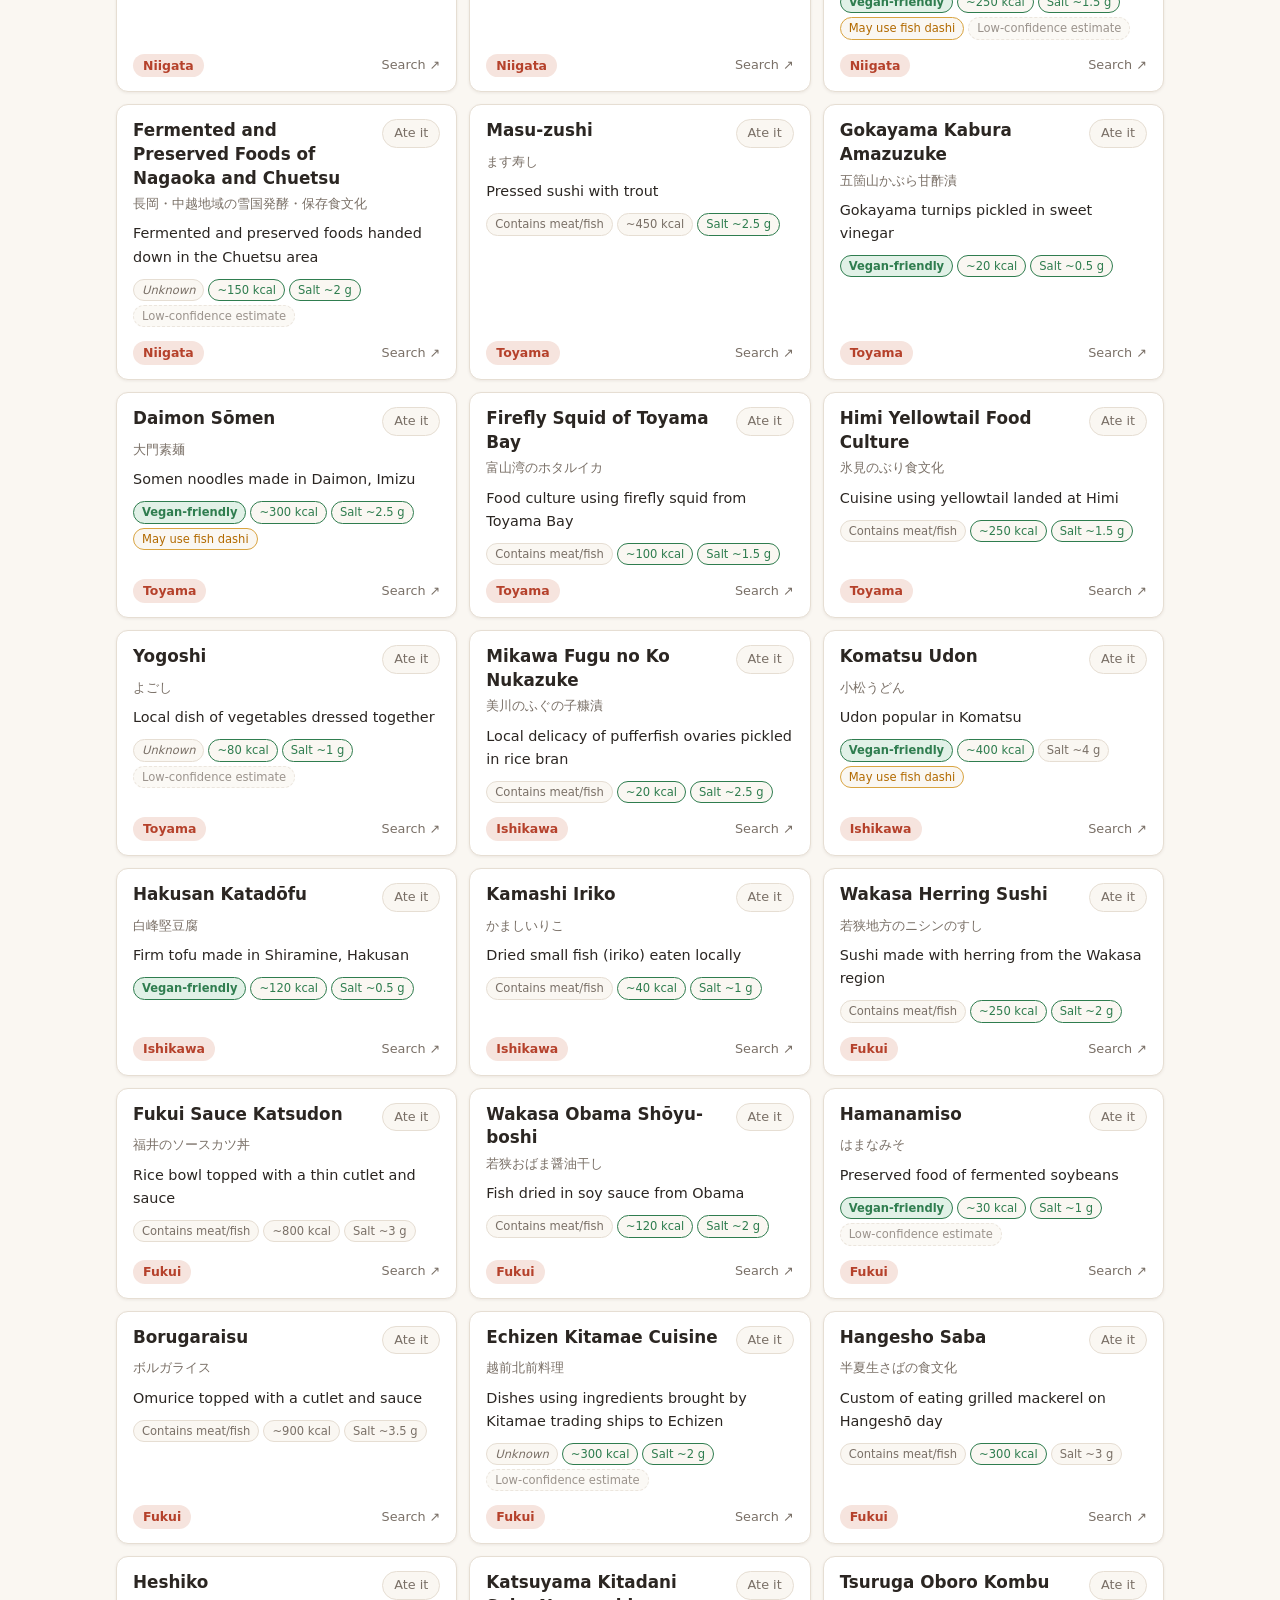
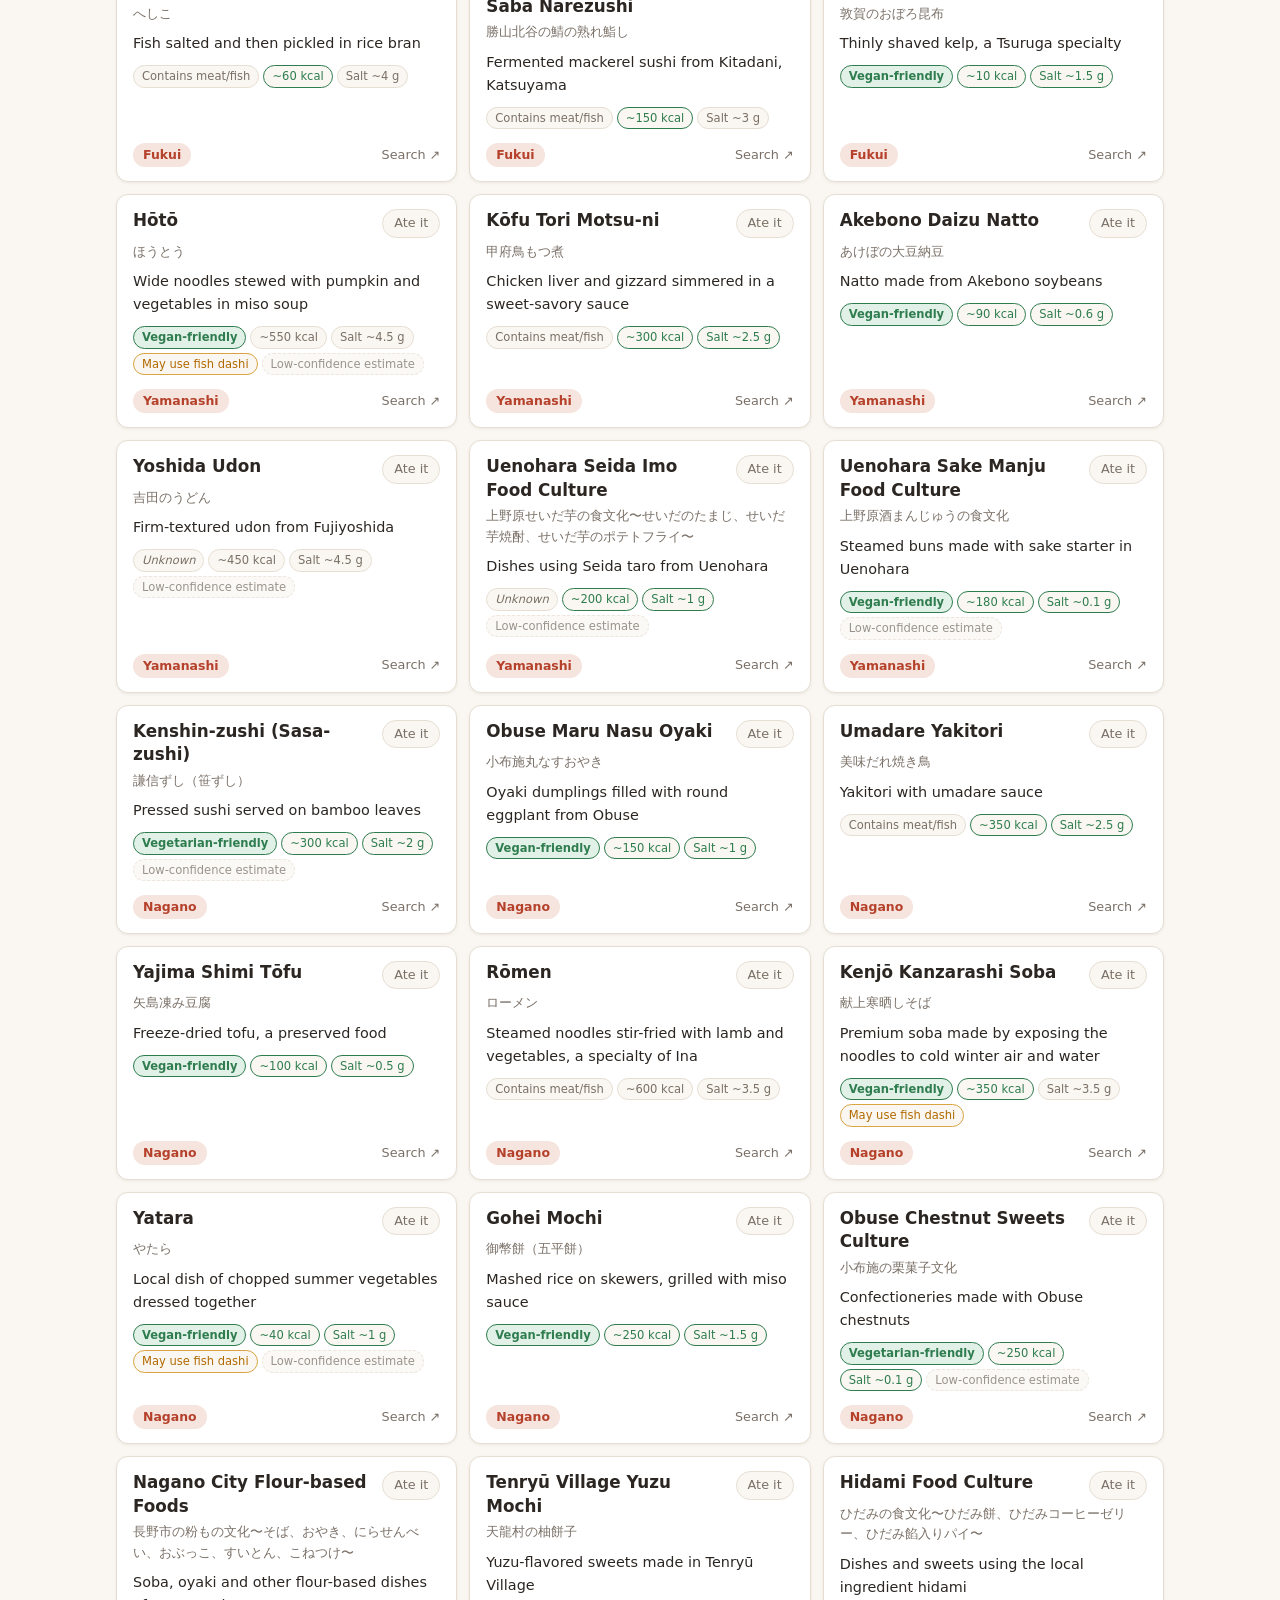
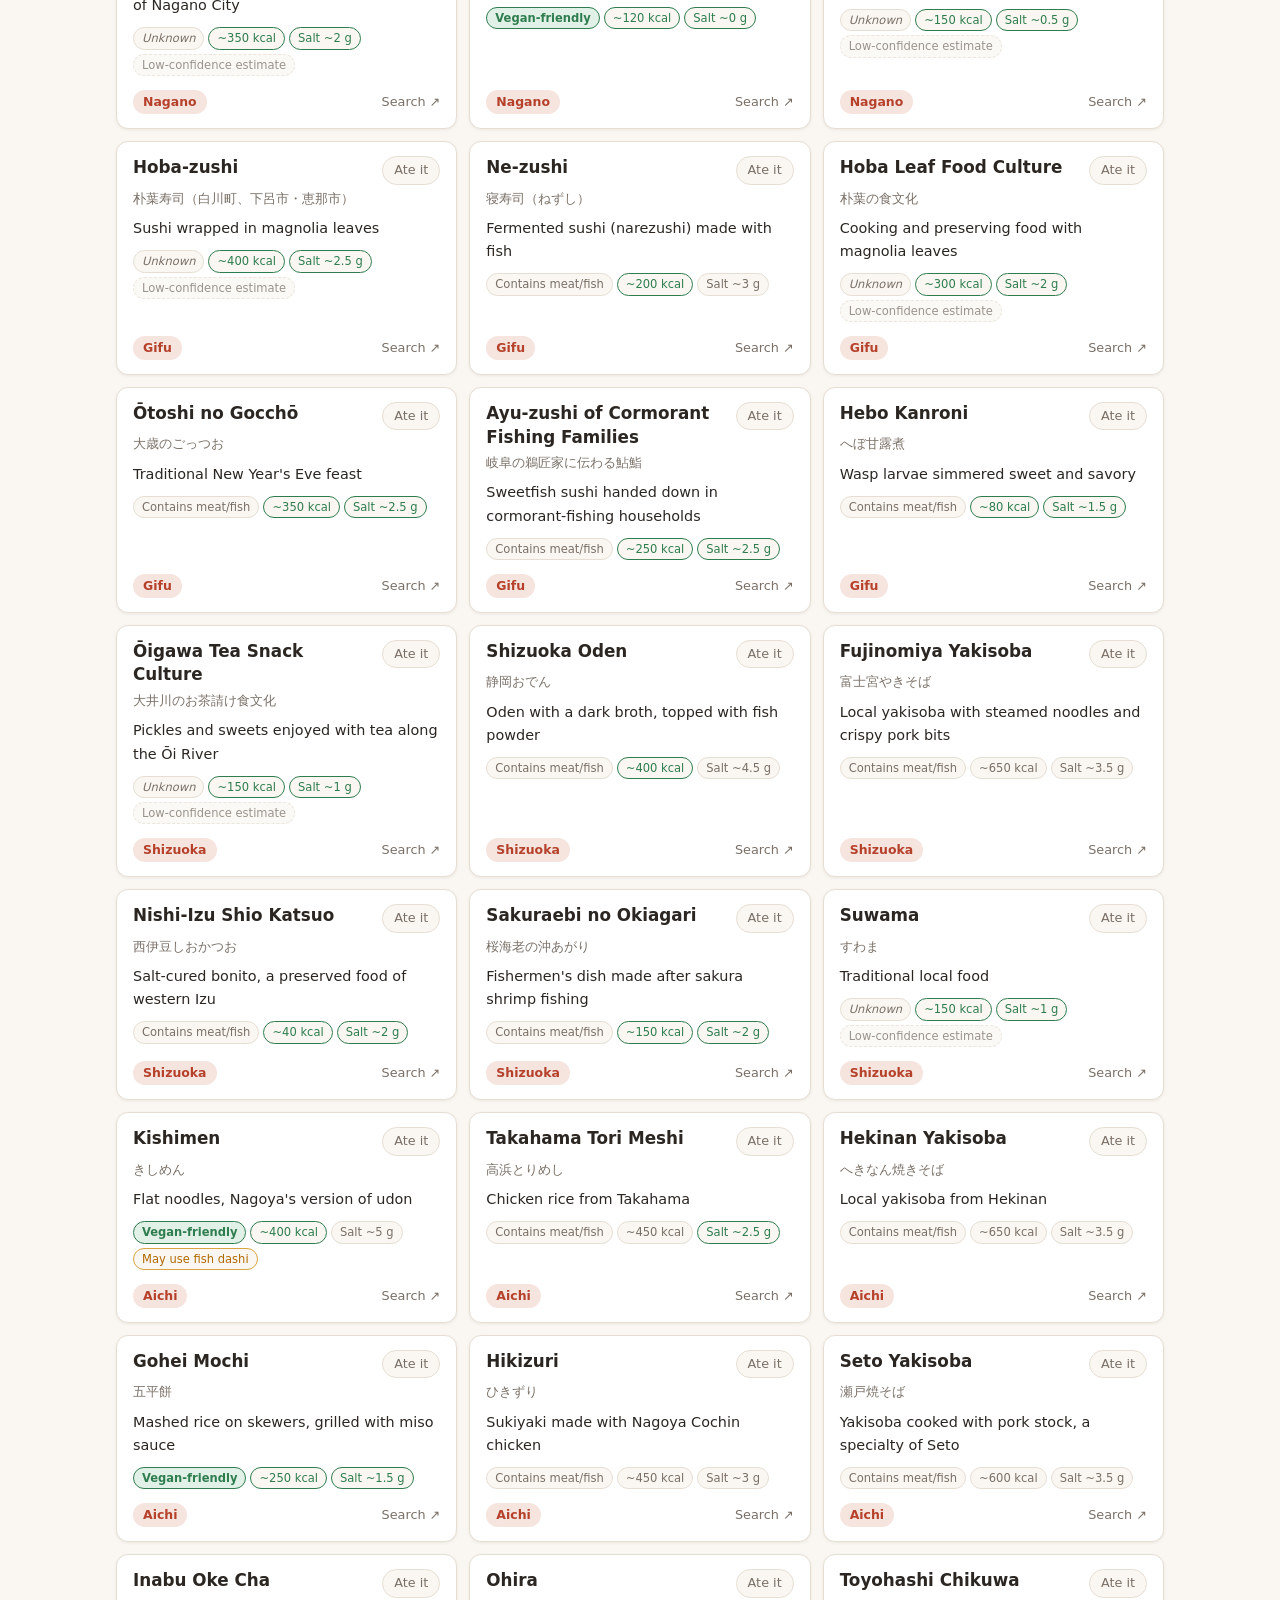
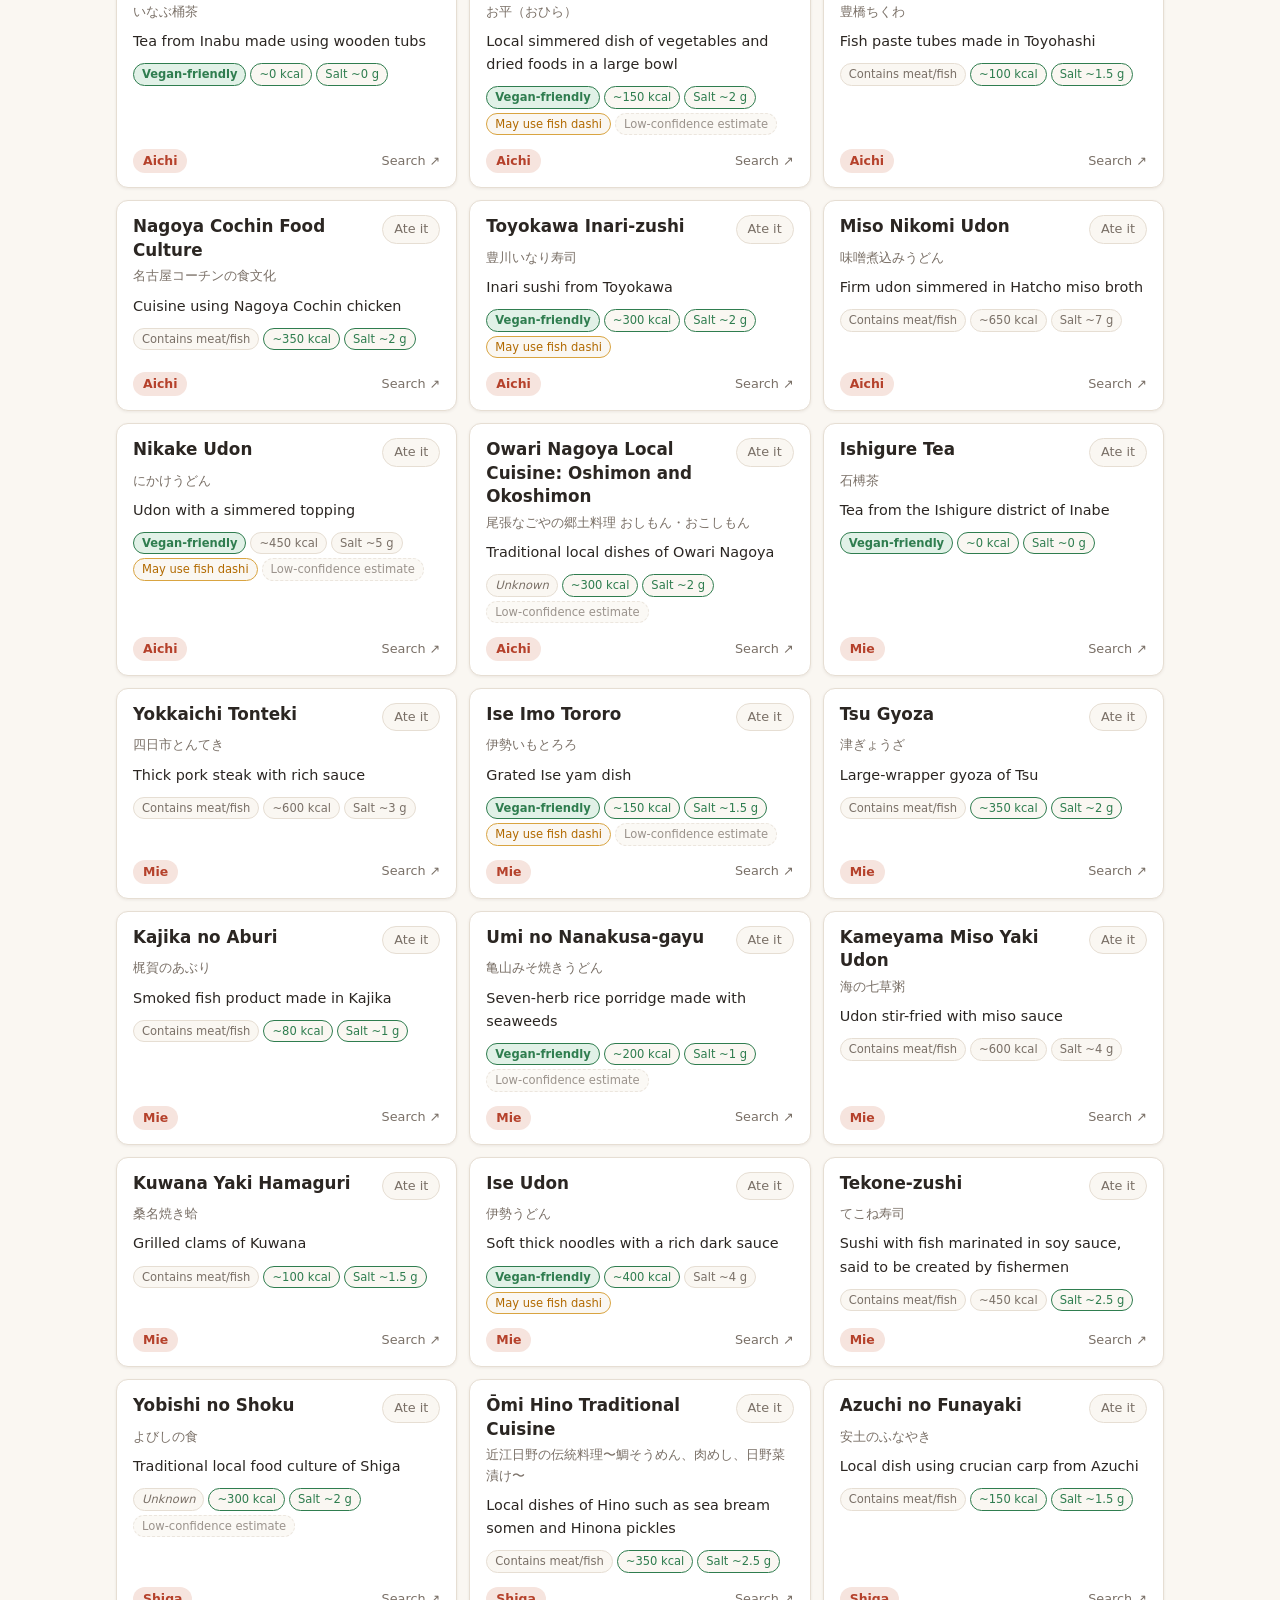
==== commit f8e4c735: "Add files via upload" ====
--- a/local-cuisine-app/index.html
+++ b/local-cuisine-app/index.html
@@ -63,6 +63,8 @@
         <button id="clear" type="button" class="ghost"></button>
       </div>
       <div id="regions" class="chips" role="group"></div>
+      <div id="dietFilters" class="chips diet-chips" role="group"></div>
+      <p id="dietNote" class="diet-note" hidden></p>
     </section>
 
     <p id="count" class="count" aria-live="polite"></p>
@@ -76,6 +78,7 @@
   </footer>
 
   <script src="data.js"></script>
+  <script src="nutrition.js"></script>
   <script src="app.js"></script>
 </body>
 </html>
--- a/local-cuisine-app/style.css
+++ b/local-cuisine-app/style.css
@@ -349,3 +349,36 @@
 @media (prefers-reduced-motion: reduce) {
   .bar-fill, .card { transition: none; }
 }
+
+/* ---- Diet / nutrition filters & tags ---- */
+.diet-chips { margin-top: 8px; padding-top: 10px; border-top: 1px dashed var(--border); }
+.diet-chip[aria-pressed="true"] {
+  background: var(--ok);
+  border-color: var(--ok);
+}
+.diet-note {
+  margin: 10px 0 0;
+  font-size: .78rem;
+  color: var(--muted);
+  line-height: 1.5;
+}
+.meta {
+  display: flex;
+  flex-wrap: wrap;
+  gap: 4px;
+  margin-top: 4px;
+}
+.tag {
+  font-size: .72rem;
+  padding: 1px 8px;
+  border-radius: 999px;
+  border: 1px solid var(--border);
+  color: var(--muted);
+  background: var(--bg);
+}
+.tag.ok { color: var(--ok); border-color: var(--ok); }
+.tag.diet-V, .tag.diet-T { background: var(--ok-soft); color: var(--ok); border-color: var(--ok); font-weight: 600; }
+.tag.diet-U { font-style: italic; }
+.tag.warn { color: #b26a00; border-color: #d9a441; }
+.tag.faint { opacity: .75; border-style: dashed; }
+@media (prefers-color-scheme: dark) { .tag.warn { color: #e8b75a; } }
